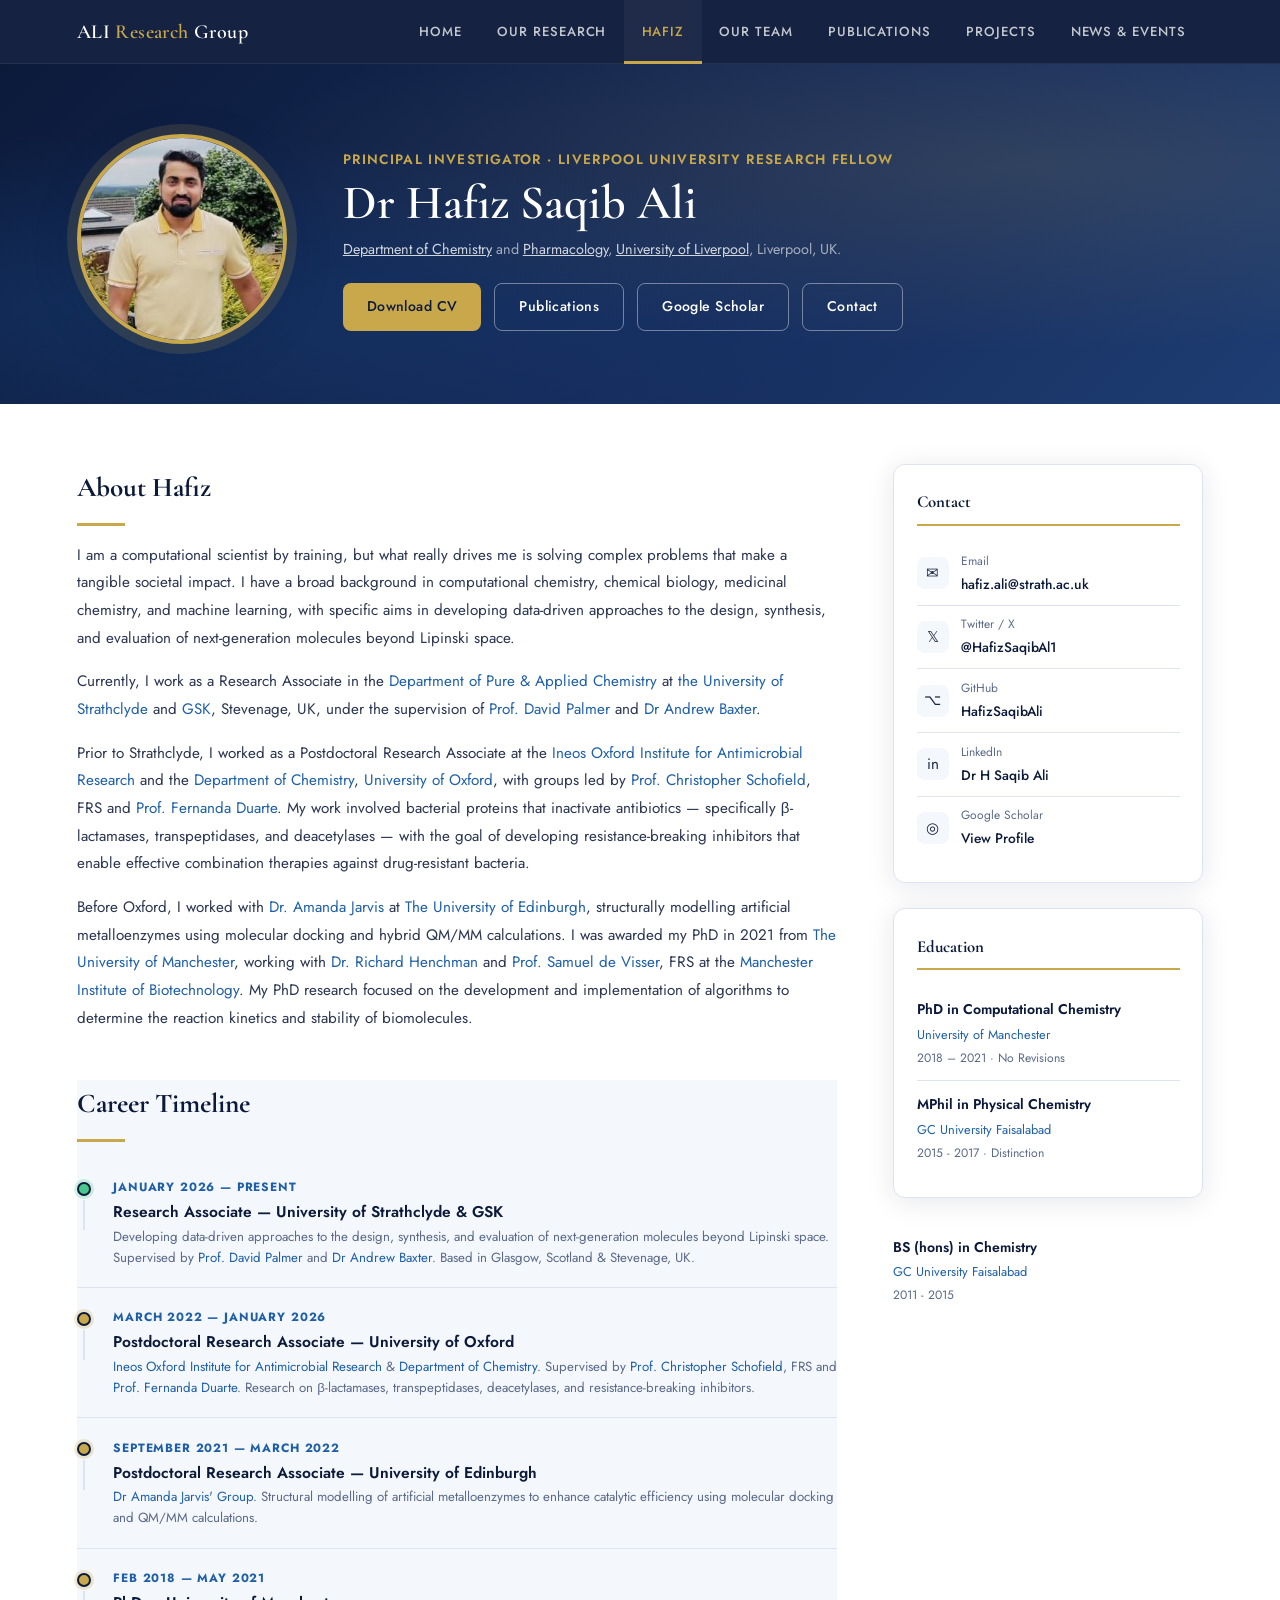
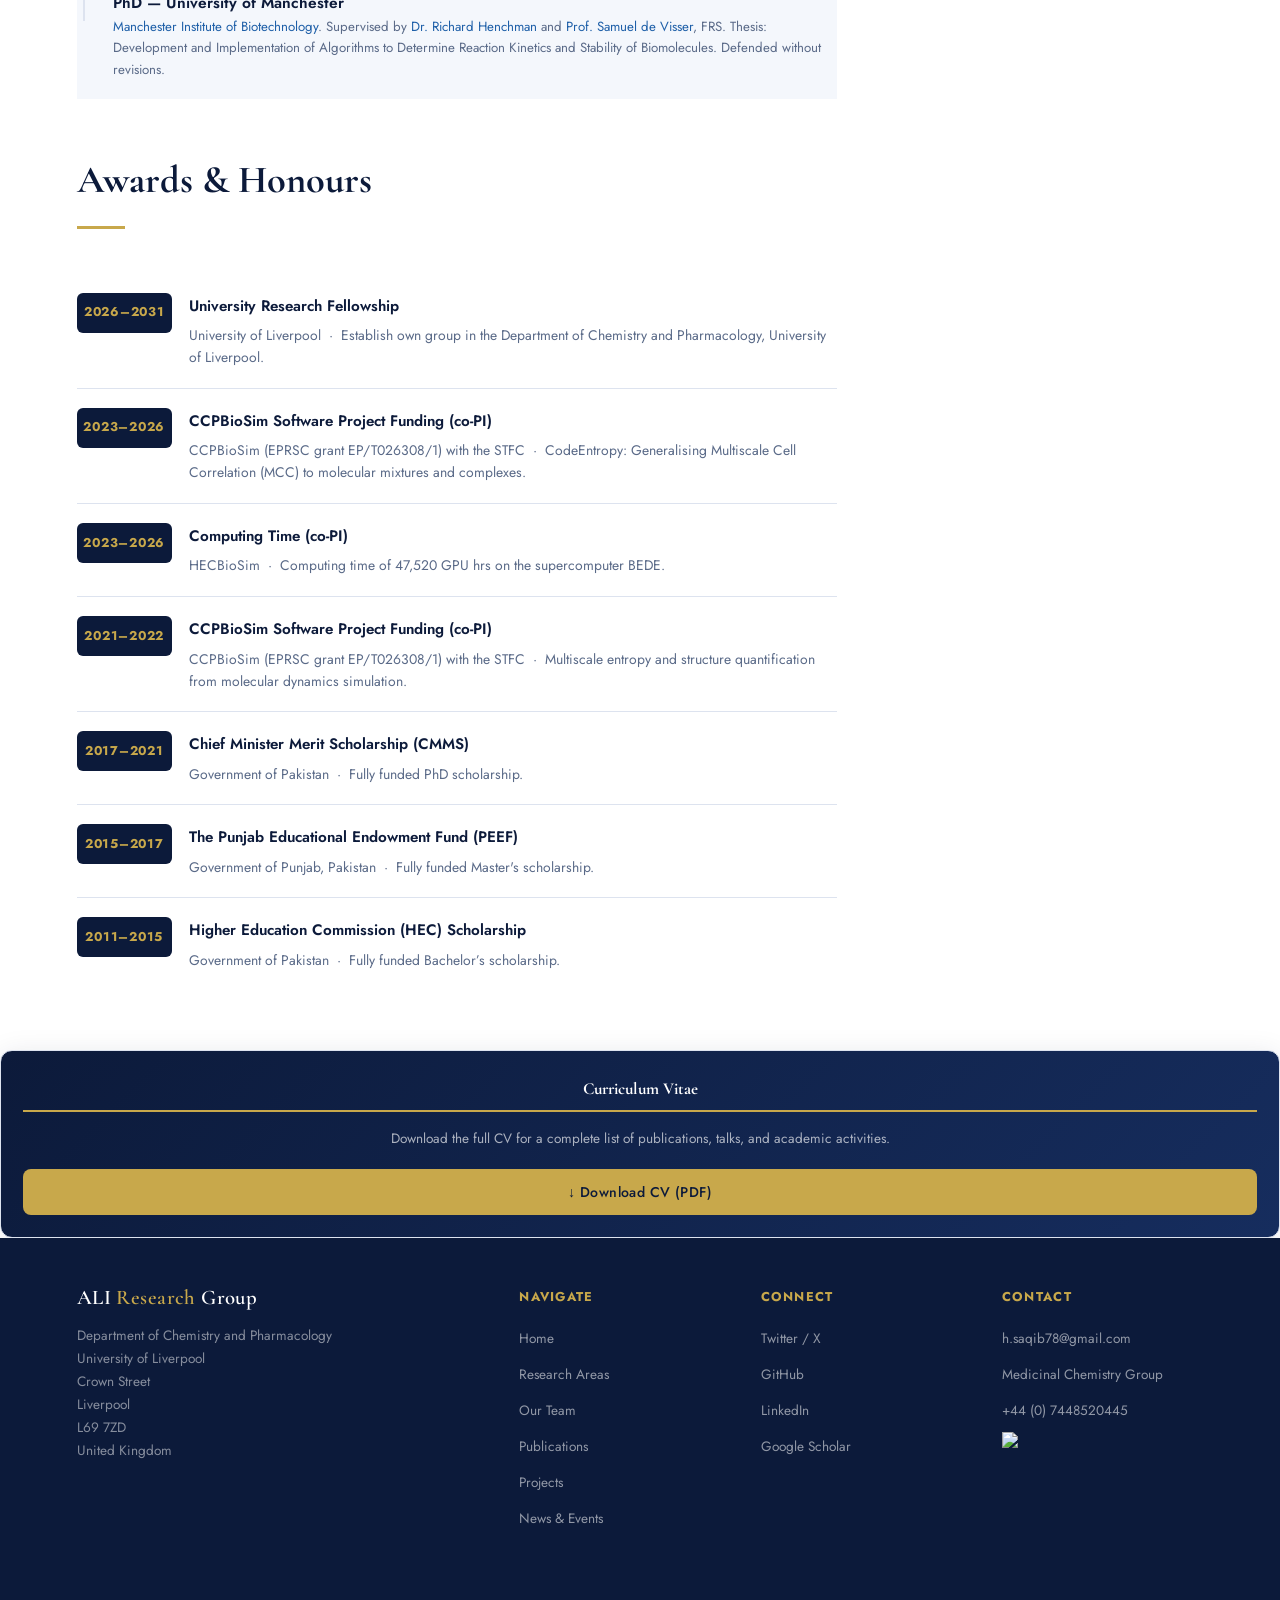
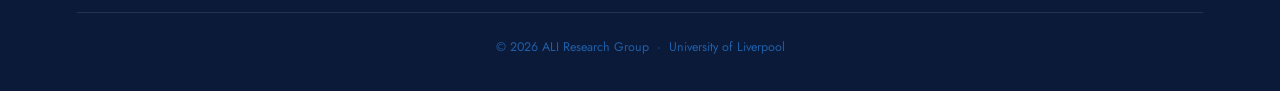
==== hafiz.html @ 8ca96d53 "Update hafiz.html" ====
<!DOCTYPE html>
<html lang="en">
<head>
  <meta charset="UTF-8">
  <title>Dr Hafiz Saqib Ali · ALI Research Group</title>
  <meta name="viewport" content="width=device-width, initial-scale=1.0">
  <meta name="description" content="Dr Hafiz Saqib Ali — Liverpool University Research Fellow, Department of Chemistry and Pharmacology, University of Liverpool.">
  <link rel="preconnect" href="https://fonts.googleapis.com">
  <link href="https://fonts.googleapis.com/css2?family=Cormorant+Garamond:wght@400;600;700&family=Jost:wght@300;400;500;600&display=swap" rel="stylesheet">
  <link rel="stylesheet" href="group-style.css">
  <style>

    /* ── PROFILE HERO ──────────────────────────────────── */
    .profile-hero {
      background: linear-gradient(135deg, var(--navy) 0%, var(--navy2) 60%, #1e3d72 100%);
      padding: 70px 6% 60px;
      position: relative; overflow: hidden;
      display: flex; gap: 56px; align-items: center;
    }
    .profile-hero::before {
      content: '';
      position: absolute; inset: 0;
      background:
        radial-gradient(ellipse at 80% 30%, rgba(200,168,75,.14) 0%, transparent 55%),
        radial-gradient(ellipse at 10% 70%, rgba(30,95,168,.22) 0%, transparent 50%);
      pointer-events: none;
    }
    .profile-photo-wrap {
      flex-shrink: 0; position: relative; z-index: 1;
    }
    .profile-photo {
      width: 210px; height: 210px; border-radius: 50%;
      object-fit: cover;
      border: 4px solid var(--gold);
      box-shadow: 0 0 0 10px rgba(200,168,75,.15), var(--shadow-lg);
      background: linear-gradient(135deg,#1a3a6b,#2d6ea8);
      display: block;
    }
    .profile-info { position: relative; z-index: 1; }
    .profile-info h1 {
      font-family: var(--serif); font-size: clamp(2rem,4vw,3rem);
      color: var(--white); font-weight: 600; line-height: 1.15; margin-bottom: .4rem;
    }
    .profile-title {
      color: var(--gold); font-size: .85rem; font-weight: 600;
      text-transform: uppercase; letter-spacing: .1em; margin-bottom: .3rem;
    }
    .profile-affil {
      color: rgba(255,255,255,.6); font-size: .9rem; margin-bottom: 1.4rem; line-height: 1.6;
    }
    .profile-affil a { color: rgba(255,255,255,.8); text-decoration: underline; }
    .profile-badges { display: flex; flex-wrap: wrap; gap: .5rem; margin-bottom: 1.6rem; }
    .profile-badge {
      background: rgba(255,255,255,.1); border: 1px solid rgba(255,255,255,.2);
      color: rgba(255,255,255,.82); border-radius: 20px;
      padding: .3rem .9rem; font-size: .76rem; font-weight: 500;
    }
    .profile-actions { display: flex; flex-wrap: wrap; gap: .8rem; }

    /* ── BODY LAYOUT ───────────────────────────────────── */
    .profile-body {
      display: grid;
      grid-template-columns: 1fr 310px;
      gap: 3.5rem;
      padding: 60px 6%;
    }

    /* ── LEFT: BIO + CAREER + RESEARCH ────────────────── */
    .bio-section { margin-bottom: 3rem; }
    .bio-section h2 {
      font-family: var(--serif); font-size: 1.7rem; color: var(--navy); margin-bottom: .4rem;
    }
    .bio-section p {
      font-size: .95rem; color: #2a3550; line-height: 1.82; margin-bottom: 1rem;
    }

    /* Career timeline */
    .career-timeline { display: flex; flex-direction: column; gap: 0; margin-top: .5rem; }
    .career-item {
      display: flex; gap: 1.4rem; align-items: flex-start;
      padding: 1.2rem 0; border-bottom: 1px solid var(--border);
    }
    .career-item:last-child { border-bottom: none; }
    .career-dot-col {
      flex-shrink: 0; display: flex; flex-direction: column; align-items: center; padding-top: .3rem;
    }
    .career-dot {
      width: 14px; height: 14px; border-radius: 50%;
      background: var(--gold); border: 2px solid var(--navy);
      box-shadow: 0 0 0 3px rgba(200,168,75,.25);
      flex-shrink: 0;
    }
    .career-dot.active { background: #48c78e; box-shadow: 0 0 0 3px rgba(72,199,142,.25); }
    .career-line {
      width: 2px; flex: 1; background: var(--border);
      margin-top: 4px; min-height: 30px;
    }
    .career-content { flex: 1; }
    .career-period {
      font-size: .75rem; font-weight: 700; text-transform: uppercase;
      letter-spacing: .07em; color: var(--accent); margin-bottom: .25rem;
    }
    .career-content h4 {
      font-size: .97rem; font-weight: 600; color: var(--navy); margin-bottom: .15rem; line-height: 1.35;
    }
    .career-content p {
      font-size: .83rem; color: var(--muted); line-height: 1.6; margin-bottom: 0;
    }
    .career-content a { color: var(--accent); font-size: .83rem; }

    /* Research interests list */
    .interests-grid {
      display: grid; grid-template-columns: 1fr 1fr; gap: .7rem; margin-top: .5rem;
    }
    .interest-item {
      background: var(--light); border: 1px solid var(--border);
      border-left: 3px solid var(--gold);
      border-radius: 6px; padding: .75rem 1rem;
      font-size: .86rem; color: var(--text); font-weight: 500;
    }

    /* Selected publications (compact) */
    .sel-pub {
      display: flex; gap: 1rem; align-items: flex-start;
      padding: 1rem 0; border-bottom: 1px solid var(--border);
    }
    .sel-pub:last-child { border-bottom: none; }
    .sel-pub-num {
      flex-shrink: 0; width: 26px; height: 26px;
      background: var(--navy); color: var(--gold);
      border-radius: 50%; display: flex; align-items: center; justify-content: center;
      font-size: .72rem; font-weight: 700; font-family: var(--serif); margin-top: .1rem;
    }
    .sel-pub-body { flex: 1; }
    .sel-pub-title { font-size: .88rem; font-weight: 500; color: var(--navy); line-height: 1.4; margin-bottom: .2rem; }
    .sel-pub-title a { color: var(--navy); }
    .sel-pub-title a:hover { color: var(--accent); }
    .sel-pub-meta { font-size: .78rem; color: var(--muted); }
    .sel-pub-meta em { font-style: italic; }

    /* ── RIGHT SIDEBAR ─────────────────────────────────── */
    .profile-sidebar { display: flex; flex-direction: column; gap: 1.6rem; }
    .sidebar-card {
      background: var(--white); border: 1px solid var(--border);
      border-radius: var(--radius); padding: 1.4rem; box-shadow: var(--shadow);
    }
    .sidebar-card h3 {
      font-family: var(--serif); font-size: 1.05rem; color: var(--navy);
      border-bottom: 2px solid var(--gold); padding-bottom: .45rem; margin-bottom: 1rem;
    }
    .contact-row {
      display: flex; align-items: center; gap: .75rem;
      padding: .55rem 0; border-bottom: 1px solid var(--border); font-size: .86rem;
    }
    .contact-row:last-child { border-bottom: none; }
    .contact-icon {
      flex-shrink: 0; width: 32px; height: 32px; border-radius: 8px;
      background: var(--light); display: flex; align-items: center;
      justify-content: center; font-size: .95rem;
    }
    .contact-row span { color: var(--muted); font-size: .75rem; display: block; }
    .contact-row a, .contact-row strong { color: var(--navy); font-weight: 500; font-size: .86rem; }

    .edu-item { padding: .7rem 0; border-bottom: 1px solid var(--border); }
    .edu-item:last-child { border-bottom: none; }
    .edu-degree { font-size: .88rem; font-weight: 600; color: var(--navy); }
    .edu-uni { font-size: .8rem; color: var(--accent); margin: .1rem 0; }
    .edu-year { font-size: .76rem; color: var(--muted); }

    .skill-cloud { display: flex; flex-wrap: wrap; gap: .5rem; }
    .skill-tag {
      background: var(--light); border: 1px solid var(--border);
      color: var(--muted); border-radius: 20px;
      padding: .28rem .75rem; font-size: .76rem; font-weight: 500;
    }

    @media (max-width: 900px) {
      .profile-hero { flex-direction: column; text-align: center; gap: 2rem; }
      .profile-badges, .profile-actions { justify-content: center; }
      .profile-body { grid-template-columns: 1fr; gap: 2rem; }
      .interests-grid { grid-template-columns: 1fr; }
    }
  </style>
</head>
<body>

<!-- NAV injected by shared-layout.js -->

<!-- ── PROFILE HERO ─────────────────────────────────────── -->
<header class="profile-hero">
  <div class="profile-photo-wrap">
    <img src="img/Hafiz.jpeg" alt="Dr Hafiz Saqib Ali" class="profile-photo">
  </div>
  <div class="profile-info">
    <div class="profile-title">Principal Investigator · Liverpool University Research Fellow</div>
    <h1>Dr Hafiz Saqib Ali</h1>
    <p class="profile-affil">
      <a href="https://www.liverpool.ac.uk/chemistry/" target="_blank">Department of Chemistry</a> and <a href="https://www.liverpool.ac.uk/systems-molecular-and-integrative-biology/about/pharmacology-therapeutics/" target="_blank"> Pharmacology</a>,
      <a href="https://www.liverpool.ac.uk" target="_blank">University of Liverpool</a>, Liverpool, UK. </a>
    </p>
    <!-- <div class="profile-badges">
      <span class="profile-badge">Computational Chemistry</span>
      <span class="profile-badge">Medicinal Chemistry</span>
      <span class="profile-badge">Machine Learning</span>
      <span class="profile-badge">QM/MM</span>
      <span class="profile-badge">Drug Design</span>
      <span class="profile-badge">Antibiotic Resistance</span>
    </div> --> 
    <div class="profile-actions">
      <a href="img/CV.pdf" target="_blank" class="btn btn-primary">Download CV</a>
      <a href="publications.html" class="btn btn-outline">Publications</a>
      <a href="https://scholar.google.com/citations?user=qEVrdecAAAAJ&hl=en" target="_blank" class="btn btn-outline">Google Scholar</a>
      <a href="mailto:h.saqib78@gmail.com" class="btn btn-outline">Contact</a>
    </div>
  </div>
</header>

<!-- ── MAIN BODY ─────────────────────────────────────────── -->
<div class="profile-body">

  <!-- LEFT COLUMN -->
  <main>

    <!-- BIO -->
    <div class="bio-section">
      <h2>About Hafiz</h2>
      <hr class="gold-rule">
      <p>I am a computational scientist by training, but what really drives me is solving complex problems that make a tangible societal impact. I have a broad background in computational chemistry, chemical biology, medicinal chemistry, and machine learning, with specific aims in developing data-driven approaches to the design, synthesis, and evaluation of next-generation molecules beyond Lipinski space.</p>
      <p>Currently, I work as a Research Associate in the <a href="https://www.strath.ac.uk/science/chemistry/">Department of Pure &amp; Applied Chemistry</a> at <a href="https://www.strath.ac.uk">the University of Strathclyde</a> and <a href="https://www.gsk.com">GSK</a>, Stevenage, UK, under the supervision of <a href="https://www.palmer-lab.com">Prof. David Palmer</a> and <a href="https://www.linkedin.com/in/andrew-baxter-bb38a414a/">Dr Andrew Baxter</a>.</p>
      <p>Prior to Strathclyde, I worked as a Postdoctoral Research Associate at the <a href="https://www.ineosoxford.ox.ac.uk">Ineos Oxford Institute for Antimicrobial Research</a> and the <a href="https://www.chem.ox.ac.uk">Department of Chemistry</a>, <a href="https://www.ox.ac.uk">University of Oxford</a>, with groups led by <a href="https://schofield.web.ox.ac.uk">Prof. Christopher Schofield</a>, FRS and <a href="https://www.duartegroupchem.org">Prof. Fernanda Duarte</a>. My work involved bacterial proteins that inactivate antibiotics — specifically β-lactamases, transpeptidases, and deacetylases — with the goal of developing resistance-breaking inhibitors that enable effective combination therapies against drug-resistant bacteria.</p>
      <p>Before Oxford, I worked with <a href="https://www.amandajarvis.co.uk">Dr. Amanda Jarvis</a> at <a href="https://www.ed.ac.uk">The University of Edinburgh</a>, structurally modelling artificial metalloenzymes using molecular docking and hybrid QM/MM calculations. I was awarded my PhD in 2021 from <a href="https://www.manchester.ac.uk">The University of Manchester</a>, working with <a href="https://scholar.google.com/citations?user=9kUV7lUAAAAJ&hl=en">Dr. Richard Henchman</a> and <a href="https://research.manchester.ac.uk/en/persons/sam.devisser">Prof. Samuel de Visser</a>, FRS at the <a href="https://www.mib.manchester.ac.uk">Manchester Institute of Biotechnology</a>. My PhD research focused on the development and implementation of algorithms to determine the reaction kinetics and stability of biomolecules.</p>
    </div>

    <!-- CAREER TIMELINE -->
    <div class="bio-section section-alt">
      <h2>Career Timeline</h2>
      <hr class="gold-rule">
      <div class="career-timeline">

        <div class="career-item">
          <div class="career-dot-col">
            <div class="career-dot active"></div>
            <div class="career-line"></div>
          </div>
          <div class="career-content">
            <div class="career-period">January 2026 — Present</div>
            <h4>Research Associate — University of Strathclyde &amp; GSK</h4>
            <p>Developing data-driven approaches to the design, synthesis, and evaluation of next-generation molecules beyond Lipinski space. Supervised by <a href="https://www.palmer-lab.com">Prof. David Palmer</a> and <a href="https://www.linkedin.com/in/andrew-baxter-bb38a414a/">Dr Andrew Baxter</a>. Based in Glasgow, Scotland &amp; Stevenage, UK.</p>
          </div>
        </div>

        <div class="career-item">
          <div class="career-dot-col">
            <div class="career-dot"></div>
            <div class="career-line"></div>
          </div>
          <div class="career-content">
            <div class="career-period">March 2022 — January 2026</div>
            <h4>Postdoctoral Research Associate — University of Oxford</h4>
            <p><a href="https://www.ineosoxford.ox.ac.uk">Ineos Oxford Institute for Antimicrobial Research</a> &amp; <a href="https://www.chem.ox.ac.uk">Department of Chemistry</a>. Supervised by <a href="https://schofield.web.ox.ac.uk">Prof. Christopher Schofield</a>, FRS and <a href="https://www.duartegroupchem.org">Prof. Fernanda Duarte</a>. Research on β-lactamases, transpeptidases, deacetylases, and resistance-breaking inhibitors.</p>
          </div>
        </div>

        <div class="career-item">
          <div class="career-dot-col">
            <div class="career-dot"></div>
            <div class="career-line"></div>
          </div>
          <div class="career-content">
            <div class="career-period">September 2021 — March 2022</div>
            <h4>Postdoctoral Research Associate — University of Edinburgh</h4>
            <p><a href="https://www.amandajarvis.co.uk">Dr Amanda Jarvis' Group</a>. Structural modelling of artificial metalloenzymes to enhance catalytic efficiency using molecular docking and QM/MM calculations.</p>
          </div>
        </div>

        <div class="career-item">
          <div class="career-dot-col">
            <div class="career-dot"></div>
            <div class="career-line"></div>
          </div>
          <div class="career-content">
            <div class="career-period">Feb 2018 — May 2021</div>
            <h4>PhD — University of Manchester</h4>
            <p><a href="https://www.mib.manchester.ac.uk">Manchester Institute of Biotechnology</a>. Supervised by <a href="https://scholar.google.com/citations?user=9kUV7lUAAAAJ&hl=en">Dr. Richard Henchman</a> and <a href="https://research.manchester.ac.uk/en/persons/sam.devisser">Prof. Samuel de Visser</a>, FRS. Thesis: Development and Implementation of Algorithms to Determine Reaction Kinetics and Stability of Biomolecules. Defended without revisions.</p>
          </div>
        </div>

      </div>
    </div>

    <!-- AWARDS AND HONOURS -->
    <div class="section-header">
      <h2>Awards &amp; Honours</h2>
      <hr class="gold-rule">
    </div>

    <div class="news-timeline">

      <div class="news-entry">
        <div class="news-date-col">
          <div class="news-date-badge" style="display:flex; align-items:center; justify-content:center; width:95px; height:40px; font-size:0.8rem; white-space:nowrap;"> 2026–2031</div> 
          <!-- <div class="news-date-badge">2026–2031</div> --> 
        </div>
        <div class="news-content">
          <h4>University Research Fellowship</h4>
          <p>
            University of Liverpool &nbsp;·&nbsp; Establish own group in the Department of Chemistry and Pharmacology, University of Liverpool.
          </p>
        </div>
      </div>

      <div class="news-entry">
        <div class="news-date-col">
          <div class="news-date-badge" style="display:flex; align-items:center; justify-content:center; width:95px; height:40px; font-size:0.8rem; white-space:nowrap;"> 2023–2026</div> 
        </div>
        <div class="news-content">
          <h4>CCPBioSim Software Project Funding (co-PI)</h4>
          <p>
            CCPBioSim (EPRSC grant EP/T026308/1) with the STFC &nbsp;·&nbsp; CodeEntropy: Generalising Multiscale Cell Correlation (MCC) to molecular mixtures and complexes.
          </p>
        </div>
      </div>

      <div class="news-entry">
        <div class="news-date-col">
          <div class="news-date-badge" style="display:flex; align-items:center; justify-content:center; width:95px; height:40px; font-size:0.8rem; white-space:nowrap;"> 2023–2026</div> 
        </div>
        <div class="news-content">
          <h4>Computing Time (co-PI)</h4>
          <p>
            HECBioSim &nbsp;·&nbsp; Computing time of 47,520 GPU hrs on the supercomputer BEDE.
          </p>
        </div>
      </div>
      
      <div class="news-entry">
        <div class="news-date-col">
          <div class="news-date-badge" style="display:flex; align-items:center; justify-content:center; width:95px; height:40px; font-size:0.8rem; white-space:nowrap;"> 2021–2022</div> 
        </div>
        <div class="news-content">
          <h4>CCPBioSim Software Project Funding (co-PI)</h4>
          <p>
            CCPBioSim (EPRSC grant EP/T026308/1) with the STFC &nbsp;·&nbsp; Multiscale entropy and structure quantification from molecular dynamics simulation.
          </p>
        </div>
      </div>
      
      <div class="news-entry">
        <div class="news-date-col">
          <div class="news-date-badge" style="display:flex; align-items:center; justify-content:center; width:95px; height:40px; font-size:0.8rem; white-space:nowrap;"> 2017–2021</div> 
        </div>
        <div class="news-content">
          <h4>Chief Minister Merit Scholarship (CMMS)</h4>
          <p>
            Government of Pakistan &nbsp;·&nbsp; Fully funded PhD scholarship.
          </p>
        </div>
      </div>

      <div class="news-entry">
        <div class="news-date-col">
          <div class="news-date-badge" style="display:flex; align-items:center; justify-content:center; width:95px; height:40px; font-size:0.8rem; white-space:nowrap;"> 2015–2017</div> 
        </div>
        <div class="news-content">
          <h4>The Punjab Educational Endowment Fund (PEEF)</h4>
          <p>
            Government of Punjab, Pakistan &nbsp;·&nbsp; Fully funded Master's scholarship.
          </p>
        </div>
      </div>

      <div class="news-entry">
        <div class="news-date-col">
          <div class="news-date-badge" style="display:flex; align-items:center; justify-content:center; width:95px; height:40px; font-size:0.8rem; white-space:nowrap;"> 2011–2015</div> 
        </div>
        <div class="news-content">
          <h4>Higher Education Commission (HEC) Scholarship</h4>
          <p>
            Government of Pakistan &nbsp;·&nbsp; Fully funded Bachelor’s scholarship.
          </p>
        </div>
      </div>
    
    <!-- RESEARCH INTERESTS -->
    <!-- <div class="bio-section">
      <h2>Awards and Honours </h2>
      <hr class="gold-rule">
      <div class="interests-grid">
        <div class="interest-item">QM/MM Enzyme Mechanisms</div>
        <div class="interest-item">Drug Design &amp; Medicinal Chemistry</div>
        <div class="interest-item">Antibiotic Resistance (AMR)</div>
        <div class="interest-item">Machine Learning for Molecules</div>
        <div class="interest-item">Free Energy Calculations</div>
        <div class="interest-item">Artificial Metalloenzymes</div>
        <div class="interest-item">Molecular Dynamics Simulations</div>
        <div class="interest-item">Beyond Lipinski Space</div>
        <div class="interest-item">Electrostatic Perturbation Analysis</div>
        <div class="interest-item">LogP &amp; Property Prediction</div>
      </div>
    </div> ---> 

    <!-- SELECTED PUBLICATIONS -->
    <!-- <div class="bio-section">
      <h2>Selected Publications</h2>
      <hr class="gold-rule">

      <div class="sel-pub">
        <div class="sel-pub-num">1</div>
        <div class="sel-pub-body">
          <div class="sel-pub-title"><a href="#">The CDIN1-Codanin-1 Complex, Defective in Congenital Dyserythropoietic Anaemia Type I, is an RNA Nuclease</a></div>
          <div class="sel-pub-meta">Brolih S, <strong>Ali HS</strong>, Scott C et al. · <em>Nature Communications</em>, <strong>2026</strong> (in press)</div>
        </div>
      </div>

      <div class="sel-pub">
        <div class="sel-pub-num">6</div>
        <div class="sel-pub-body">
          <div class="sel-pub-title"><a href="https://doi.org/10.1002/chem.202104167">Electrostatic Perturbations in the Substrate-Binding Pocket of Taurine/α-Ketoglutarate Dioxygenase Determine its Selectivity</a></div>
          <div class="sel-pub-meta"><strong>Ali HS</strong>, de Visser SP · <em>Chemistry: A European Journal</em>, <strong>2022</strong>, 16, e202104167</div>
        </div>
      </div>

      <div style="margin-top:1.4rem;">
        <a href="publications.html" class="btn btn-navy">View All Publications →</a>
      </div>
    </div> --> 

  </main>

  <!-- RIGHT SIDEBAR -->
  <aside class="profile-sidebar">

    <!-- CONTACT -->
    <div class="sidebar-card">
      <h3>Contact</h3>
      <div class="contact-row">
        <div class="contact-icon">✉</div>
        <div>
          <span>Email</span>
          <a href="mailto:hafiz.ali@strath.ac.uk">hafiz.ali@strath.ac.uk</a>
        </div>
      </div>
      <div class="contact-row">
        <div class="contact-icon">𝕏</div>
        <div>
          <span>Twitter / X</span>
          <a href="https://twitter.com/HafizSaqibAl1" target="_blank">@HafizSaqibAl1</a>
        </div>
      </div>
      <div class="contact-row">
        <div class="contact-icon">⌥</div>
        <div>
          <span>GitHub</span>
          <a href="https://github.com/HafizSaqibAli/" target="_blank">HafizSaqibAli</a>
        </div>
      </div>
      <div class="contact-row">
        <div class="contact-icon">in</div>
        <div>
          <span>LinkedIn</span>
          <a href="https://www.linkedin.com/in/dr-h-saqib-ali-02a324123/" target="_blank">Dr H Saqib Ali</a>
        </div>
      </div>
      <div class="contact-row">
        <div class="contact-icon">◎</div>
        <div>
          <span>Google Scholar</span>
          <a href="https://scholar.google.com/citations?user=qEVrdecAAAAJ&hl=en" target="_blank">View Profile</a>
        </div>
      </div>
    </div>

    <!-- EDUCATION -->
    <div class="sidebar-card">
      <h3>Education</h3>
      <div class="edu-item">
        <div class="edu-degree">PhD in Computational Chemistry</div>
        <div class="edu-uni">University of Manchester</div>
        <div class="edu-year">2018 – 2021 · No Revisions</div>
      </div>
      <div class="edu-item">
        <div class="edu-degree">MPhil in Physical Chemistry</div>
        <div class="edu-uni">GC University Faisalabad</div>
        <div class="edu-year">2015 - 2017 · Distinction</div>
      </div>
      </div>
      <div class="edu-item">
        <div class="edu-degree">BS (hons) in Chemistry</div>
        <div class="edu-uni">GC University Faisalabad</div>
        <div class="edu-year">2011 - 2015</div>
      </div>
    </div>

    <!-- SKILLS -->
    <!-- <div class="sidebar-card">
      <h3>Computational Skills</h3>
      <div class="skill-cloud">
        <span class="skill-tag">QM/MM</span>
        <span class="skill-tag">Molecular Dynamics</span>
        <span class="skill-tag">DFT</span>
        <span class="skill-tag">ORCA</span>
        <span class="skill-tag">Gaussian</span>
        <span class="skill-tag">AMBER</span>
        <span class="skill-tag">GROMACS</span>
        <span class="skill-tag">AutoDock</span>
        <span class="skill-tag">Python</span>
        <span class="skill-tag">Machine Learning</span>
        <span class="skill-tag">RDKit</span>
        <span class="skill-tag">Schrödinger</span>
      </div>
    </div> --> 

    <!-- AWARDS -->
   <!--- <div class="sidebar-card">
      <h3>Awards &amp; Recognition</h3>
      <div class="edu-item">
        <div class="edu-degree">Chief Minister Merit Scholarship</div>
        <div class="edu-uni">Government of Pakistan</div>
        <div class="edu-year">2017 · Top 50 University PhD Funding</div>
      </div>
      <div class="edu-item">
        <div class="edu-degree">PhD Passed Without Revisions</div>
        <div class="edu-uni">University of Manchester</div>
        <div class="edu-year">2021</div>
      </div>
    </div> --> 

    <!-- CV DOWNLOAD -->
    <div class="sidebar-card" style="text-align:center; background: linear-gradient(135deg, var(--navy) 0%, var(--navy2) 100%);">
      <h3 style="color:var(--white); border-color: var(--gold);">Curriculum Vitae</h3>
      <p style="font-size:.85rem; color:rgba(255,255,255,.65); margin-bottom:1.2rem; line-height:1.6;">Download the full CV for a complete list of publications, talks, and academic activities.</p>
      <a href="img/CV.pdf" target="_blank" class="btn btn-primary" style="width:100%; justify-content:center;">
        ↓ Download CV (PDF)
      </a>
    </div>

  </aside>

</div><!-- /profile-body -->

<script src="shared-layout.js"></script>
</body>
</html>
---- group-style.css ----
/* ── ALI RESEARCH GROUP — SHARED STYLES ─────────────────── */
:root {
  --navy:      #0c1a3a;
  --navy2:     #162d5e;
  --accent:    #1e5fa8;
  --accent2:   #2b7fd4;
  --gold:      #c8a84b;
  --gold2:     #e8c96a;
  --light:     #f4f7fc;
  --border:    #dde3ef;
  --text:      #1a2540;
  --muted:     #5a6a88;
  --white:     #ffffff;
  --serif:     'Cormorant Garamond', Georgia, serif;
  --sans:      'Jost', sans-serif;
  --radius:    12px;
  --shadow:    0 4px 28px rgba(12,26,58,.10);
  --shadow-lg: 0 12px 48px rgba(12,26,58,.16);
  --transition: .25s cubic-bezier(.4,0,.2,1);
}

*, *::before, *::after { box-sizing: border-box; margin: 0; padding: 0; }
html { scroll-behavior: smooth; font-size: 16px; }
body { font-family: var(--sans); color: var(--text); background: var(--white); line-height: 1.75; }
a { color: var(--accent); text-decoration: none; transition: color var(--transition); }
a:hover { color: var(--accent2); text-decoration: underline; }
img { max-width: 100%; display: block; }

/* ── NAVIGATION ─────────────────────────────────────────── */
.site-nav {
  position: sticky; top: 0; z-index: 200;
  background: rgba(12,26,58,.96);
  backdrop-filter: blur(12px);
  display: flex; align-items: center;
  justify-content: space-between;
  padding: 0 6%;
  height: 64px;
  border-bottom: 1px solid rgba(255,255,255,.07);
}
.nav-logo {
  font-family: var(--serif); font-size: 1.25rem; font-weight: 600;
  color: var(--white); letter-spacing: .02em; line-height: 1.2;
  white-space: nowrap;
}
.nav-logo span { color: var(--gold); }
.nav-menu { display: flex; gap: 0; list-style: none; }
.nav-menu a {
  display: block; padding: 0 1.1rem; height: 64px; line-height: 64px;
  color: rgba(255,255,255,.75); font-size: .82rem; font-weight: 500;
  letter-spacing: .07em; text-transform: uppercase;
  transition: color var(--transition), background var(--transition);
  text-decoration: none;
}
.nav-menu a:hover,
.nav-menu a.active { color: var(--gold); background: rgba(255,255,255,.04); }
.nav-menu a.active { border-bottom: 3px solid var(--gold); }

/* ── PAGE HERO ──────────────────────────────────────────── */
.page-hero {
  background: linear-gradient(135deg, var(--navy) 0%, var(--navy2) 100%);
  padding: 64px 6% 56px;
  position: relative; overflow: hidden;
}
.page-hero::before {
  content: '';
  position: absolute; inset: 0;
  background: radial-gradient(ellipse at 70% 50%, rgba(200,168,75,.12) 0%, transparent 65%),
              radial-gradient(ellipse at 10% 80%, rgba(30,95,168,.20) 0%, transparent 55%);
  pointer-events: none;
}
.page-hero h1 {
  font-family: var(--serif); font-size: clamp(2rem,4vw,3.2rem);
  color: var(--white); font-weight: 600; position: relative; z-index:1;
}
.page-hero p {
  color: rgba(255,255,255,.65); font-size: 1rem; margin-top: .6rem;
  max-width: 560px; position: relative; z-index:1;
}

/* ── SECTION WRAPPERS ───────────────────────────────────── */
.section      { padding: 80px 6%; }
.section-alt  { background: var(--light); }
.section-sm   { padding: 50px 6%; }

.section-header { margin-bottom: 2.8rem; }
.section-header h2 {
  font-family: var(--serif); font-size: clamp(1.6rem,3vw,2.4rem);
  color: var(--navy); margin-bottom: .5rem;
}
.section-header p { color: var(--muted); max-width: 560px; font-size: .97rem; }
.gold-rule { width: 48px; height: 3px; background: var(--gold); border:none; margin: .7rem 0 1rem; }

/* ── BUTTONS ────────────────────────────────────────────── */
.btn {
  display: inline-flex; align-items: center; gap: .45rem;
  padding: .65rem 1.5rem; border-radius: 8px;
  font-family: var(--sans); font-size: .88rem; font-weight: 500;
  letter-spacing: .03em; cursor: pointer; transition: all var(--transition);
  text-decoration: none;
}
.btn-primary { background: var(--gold); color: var(--navy); border: none; }
.btn-primary:hover { background: var(--gold2); text-decoration: none; color: var(--navy); }
.btn-outline { background: transparent; color: var(--white); border: 1.5px solid rgba(255,255,255,.4); }
.btn-outline:hover { border-color: var(--gold); color: var(--gold); text-decoration: none; }
.btn-navy { background: var(--navy); color: var(--white); border: none; }
.btn-navy:hover { background: var(--navy2); text-decoration: none; color: var(--white); }

/* ── CARDS ──────────────────────────────────────────────── */
.card {
  background: var(--white); border-radius: var(--radius);
  border: 1px solid var(--border); box-shadow: var(--shadow);
  overflow: hidden; transition: transform var(--transition), box-shadow var(--transition);
}
.card:hover { transform: translateY(-4px); box-shadow: var(--shadow-lg); }
.card-img { width: 100%; aspect-ratio: 4/3; object-fit: cover; background: #dde3ef; }
.card-body { padding: 1.4rem; }
.card-tag {
  font-size: .72rem; font-weight: 600; letter-spacing: .08em; text-transform: uppercase;
  color: var(--accent); margin-bottom: .5rem;
}
.card-title { font-family: var(--serif); font-size: 1.2rem; color: var(--navy); margin-bottom: .5rem; line-height: 1.35; }
.card-text { font-size: .88rem; color: var(--muted); line-height: 1.65; }
.card-footer { padding: 1rem 1.4rem; border-top: 1px solid var(--border); display: flex; justify-content: flex-end; }

/* ── GRID LAYOUTS ───────────────────────────────────────── */
.grid-4 { display: grid; grid-template-columns: repeat(4,1fr); gap: 1.8rem; }
.grid-3 { display: grid; grid-template-columns: repeat(3,1fr); gap: 1.8rem; }
.grid-2 { display: grid; grid-template-columns: repeat(2,1fr); gap: 1.8rem; }

/* ── PUBLICATION ROW ────────────────────────────────────── */
.pub-row {
  display: flex; gap: 1.4rem; align-items: flex-start;
  background: var(--white); border-radius: var(--radius);
  border: 1px solid var(--border); padding: 1.2rem 1.4rem;
  box-shadow: var(--shadow); transition: all var(--transition);
}
.pub-row:hover { transform: translateY(-2px); box-shadow: var(--shadow-lg); }
.pub-thumb {
  flex-shrink: 0; width: 100px; height: 88px;
  object-fit: cover; border-radius: 8px; background: #dde3ef;
}
.pub-body { flex: 1; min-width: 0; }
.pub-title { font-weight: 500; color: var(--navy); font-size: .93rem; line-height: 1.4; margin-bottom: .35rem; }
.pub-title a { color: var(--navy); }
.pub-title a:hover { color: var(--accent); text-decoration: none; }
.pub-authors { font-size: .8rem; color: var(--muted); margin-bottom: .25rem; }
.pub-journal { font-size: .82rem; color: var(--text); }
.pub-journal em { font-style: italic; }
.pub-chips { display: flex; flex-wrap: wrap; gap: .5rem; margin-top: .6rem; }
.chip {
  font-size: .73rem; font-weight: 500; padding: .2rem .65rem;
  border-radius: 20px; border: 1px solid var(--accent); color: var(--accent);
  transition: all .15s;
}
.chip:hover { background: var(--accent); color: var(--white); text-decoration: none; }
.chip-new { background: var(--accent); color: var(--white); }

/* ── NEWS TIMELINE ──────────────────────────────────────── */
.news-timeline { display: flex; flex-direction: column; gap: 0; }
.news-entry {
  display: flex; gap: 1.4rem;
  padding: 1.2rem 0; border-bottom: 1px solid var(--border);
  animation: fadeUp .5s ease both;
}
.news-entry:last-child { border-bottom: none; }
.news-date-col { flex-shrink: 0; width: 90px; }
.news-date-badge {
  background: var(--navy); color: var(--gold);
  font-size: .72rem; font-weight: 700; letter-spacing: .06em;
  text-transform: uppercase; padding: .3rem .6rem; border-radius: 6px;
  text-align: center; line-height: 1.3;
}
.news-content h4 { font-size: .95rem; font-weight: 600; color: var(--navy); margin-bottom: .3rem; }
.news-content p  { font-size: .87rem; color: var(--muted); line-height: 1.6; }

/* ── TEAM CARD ──────────────────────────────────────────── */
.team-card {
  background: var(--white); border-radius: var(--radius);
  border: 1px solid var(--border); box-shadow: var(--shadow);
  overflow: hidden; text-align: center;
  transition: transform var(--transition), box-shadow var(--transition);
}
.team-card:hover { transform: translateY(-4px); box-shadow: var(--shadow-lg); }
.team-photo {
  width: 100%; aspect-ratio: 1/1; object-fit: cover;
  background: linear-gradient(135deg, #c8d8ef 0%, #8fafd8 100%);
}
.team-info { padding: 1.2rem 1rem; }
.team-name { font-family: var(--serif); font-size: 1.1rem; color: var(--navy); font-weight: 600; }
.team-role { font-size: .8rem; color: var(--accent); font-weight: 500; margin: .2rem 0 .5rem; text-transform: uppercase; letter-spacing: .05em; }
.team-bio  { font-size: .82rem; color: var(--muted); line-height: 1.6; }
.team-links { display: flex; justify-content: center; gap: .7rem; margin-top: .8rem; }
.team-link {
  font-size: .75rem; padding: .25rem .7rem; border-radius: 20px;
  border: 1px solid var(--border); color: var(--muted);
  transition: all .15s;
}
.team-link:hover { border-color: var(--accent); color: var(--accent); text-decoration: none; }

/* ── FOOTER ─────────────────────────────────────────────── */
.site-footer {
  background: var(--navy);
  color: rgba(255,255,255,.5);
  padding: 3rem 6% 2rem;
}
.footer-grid { display: grid; grid-template-columns: 2fr 1fr 1fr 1fr; gap: 2.5rem; margin-bottom: 2.5rem; }
.footer-brand .nav-logo { font-size: 1.3rem; margin-bottom: .8rem; }
.footer-brand p { font-size: .85rem; line-height: 1.7; max-width: 280px; }
.footer-col h4 { color: var(--gold); font-size: .8rem; text-transform: uppercase; letter-spacing: .1em; margin-bottom: 1rem; }
.footer-col ul { list-style: none; display: flex; flex-direction: column; gap: .5rem; }
.footer-col ul a { color: rgba(255,255,255,.55); font-size: .85rem; }
.footer-col ul a:hover { color: var(--gold); text-decoration: none; }
.footer-bottom { border-top: 1px solid rgba(255,255,255,.1); padding-top: 1.5rem; font-size: .78rem; text-align: center; }

/* ── ANIMATIONS ─────────────────────────────────────────── */
@keyframes fadeUp {
  from { opacity: 0; transform: translateY(20px); }
  to   { opacity: 1; transform: translateY(0); }
}
@keyframes fadeIn {
  from { opacity: 0; } to { opacity: 1; }
}
.fade-up { animation: fadeUp .6s ease both; }
.fade-up-2 { animation: fadeUp .6s .1s ease both; }
.fade-up-3 { animation: fadeUp .6s .2s ease both; }
.fade-up-4 { animation: fadeUp .6s .3s ease both; }

/* ── RESPONSIVE ─────────────────────────────────────────── */
@media (max-width: 1024px) {
  .grid-4 { grid-template-columns: repeat(2,1fr); }
  .footer-grid { grid-template-columns: 1fr 1fr; }
}
@media (max-width: 768px) {
  .grid-3, .grid-2 { grid-template-columns: 1fr; }
  .grid-4 { grid-template-columns: 1fr 1fr; }
  .nav-menu { display: none; }
  .section { padding: 56px 5%; }
  .pub-thumb { display: none; }
}
@media (max-width: 480px) {
  .grid-4 { grid-template-columns: 1fr; }
  .footer-grid { grid-template-columns: 1fr; }
}
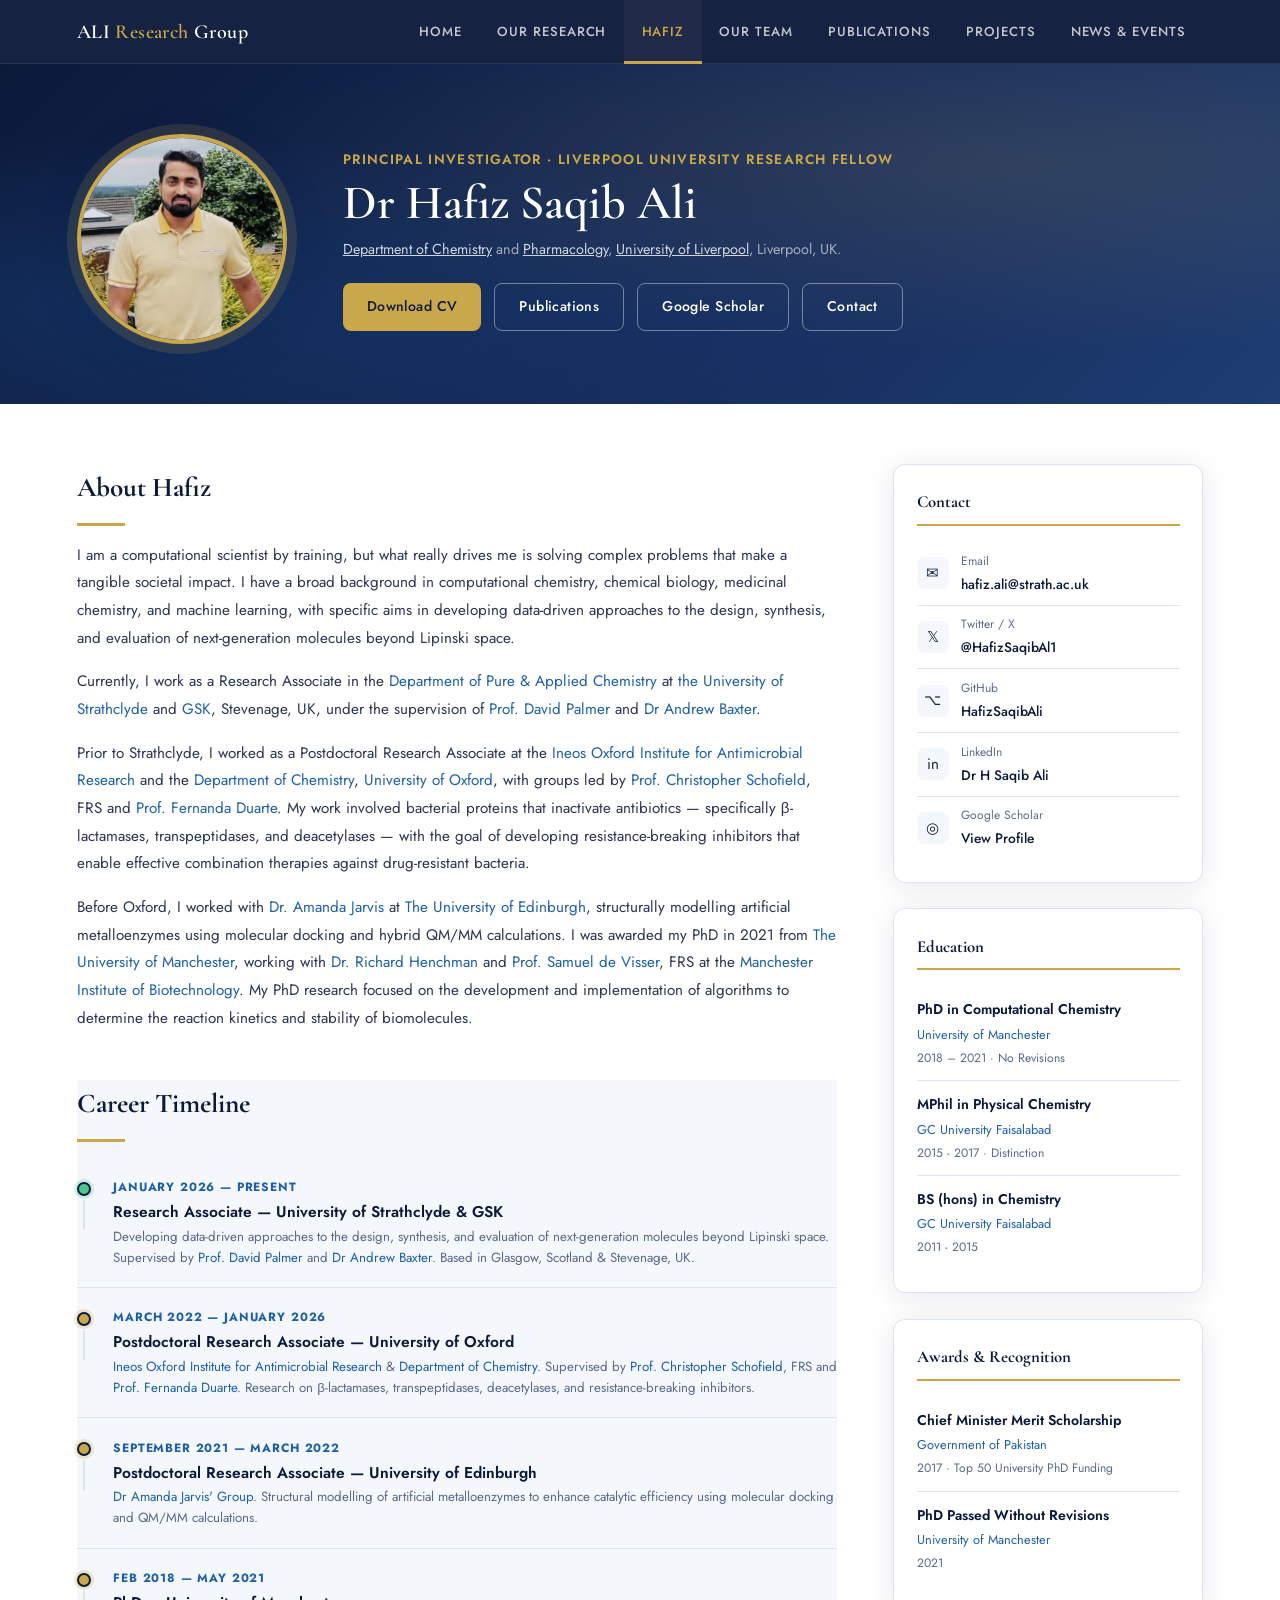
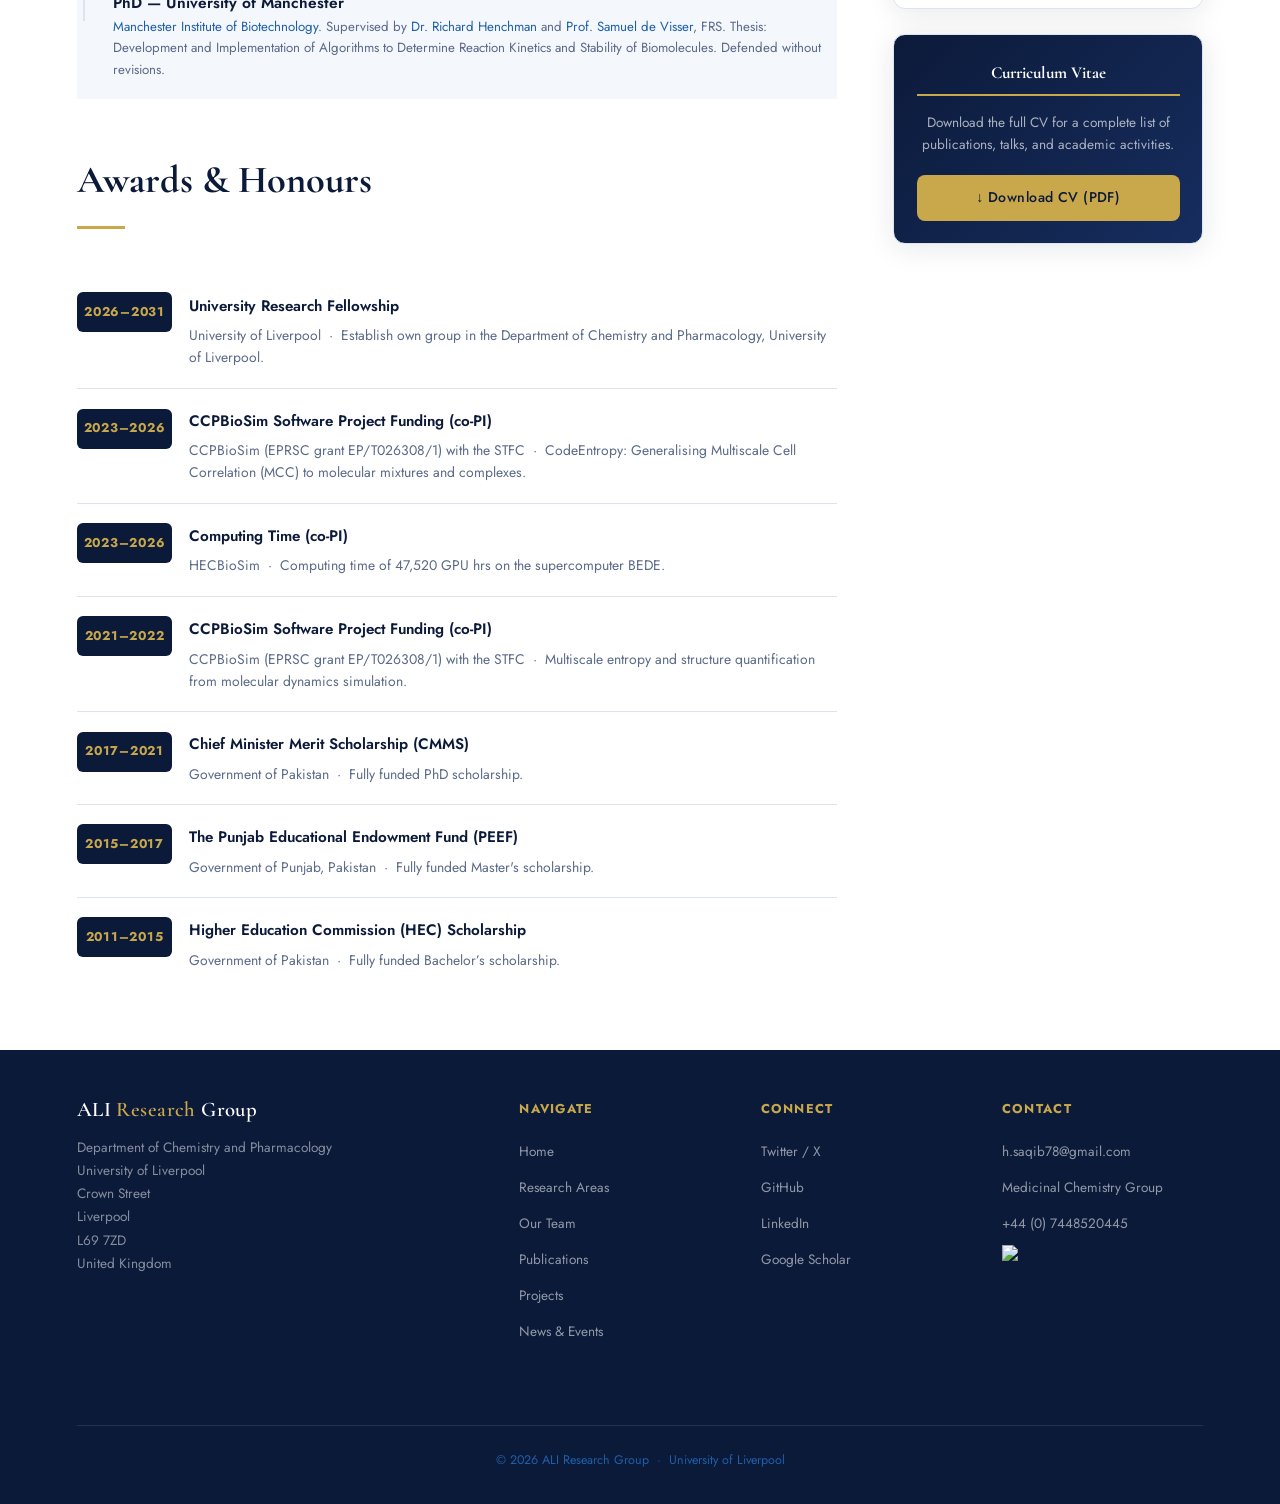
==== commit f4c69875: "Update hafiz.html" ====
--- a/hafiz.html
+++ b/hafiz.html
@@ -483,7 +483,6 @@
         <div class="edu-uni">GC University Faisalabad</div>
         <div class="edu-year">2015 - 2017 · Distinction</div>
       </div>
-      </div>
       <div class="edu-item">
         <div class="edu-degree">BS (hons) in Chemistry</div>
         <div class="edu-uni">GC University Faisalabad</div>
@@ -511,7 +510,7 @@
     </div> --> 
 
     <!-- AWARDS -->
-   <!--- <div class="sidebar-card">
+    <div class="sidebar-card">
       <h3>Awards &amp; Recognition</h3>
       <div class="edu-item">
         <div class="edu-degree">Chief Minister Merit Scholarship</div>
@@ -523,7 +522,7 @@
         <div class="edu-uni">University of Manchester</div>
         <div class="edu-year">2021</div>
       </div>
-    </div> --> 
+    </div>  
 
     <!-- CV DOWNLOAD -->
     <div class="sidebar-card" style="text-align:center; background: linear-gradient(135deg, var(--navy) 0%, var(--navy2) 100%);">
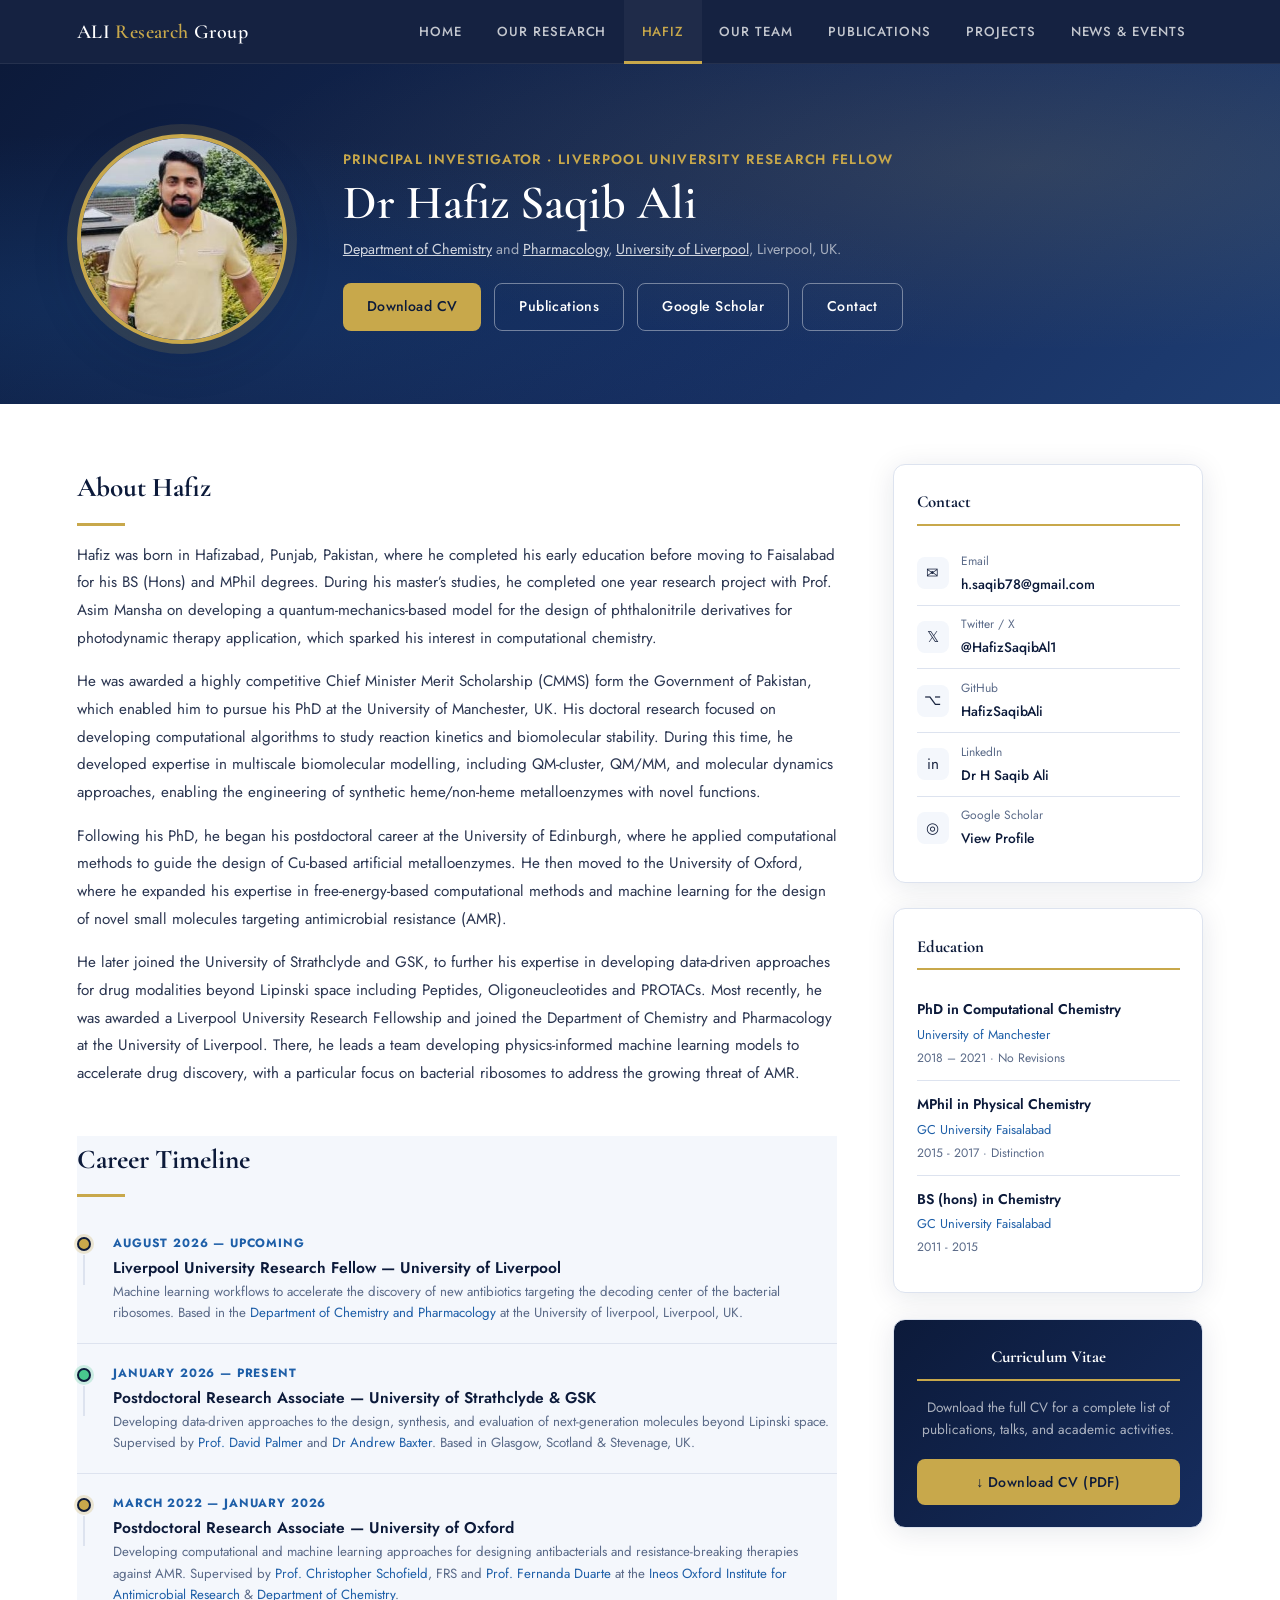
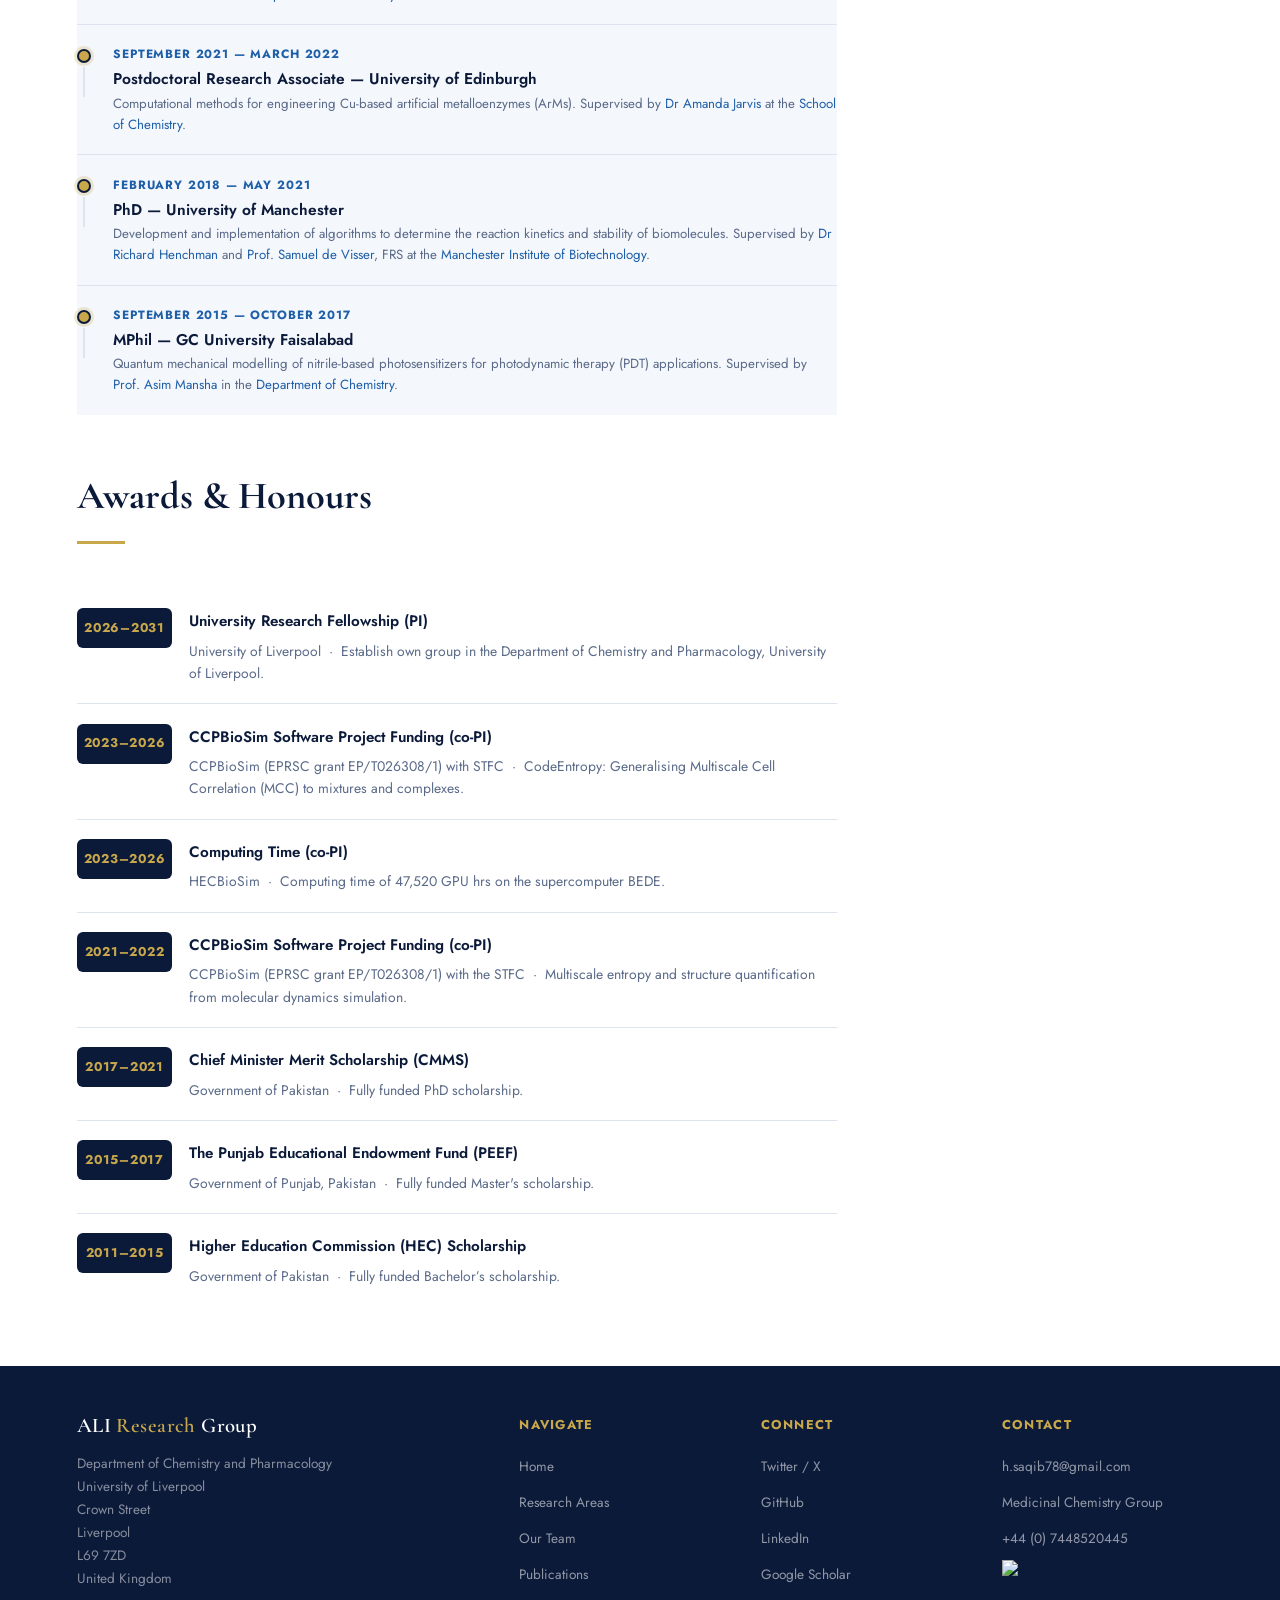
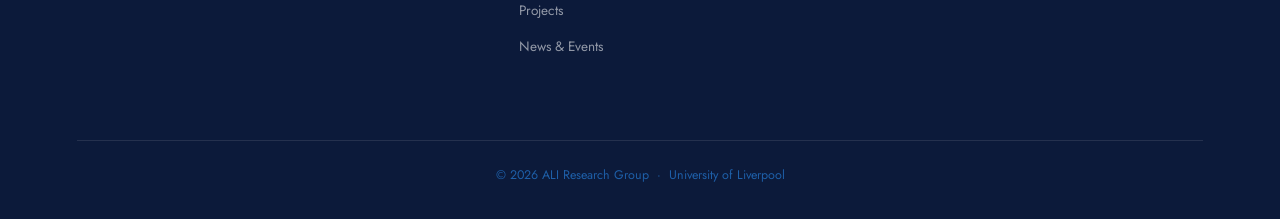
==== commit 7a4c8af1: "Update hafiz.html" ====
--- a/hafiz.html
+++ b/hafiz.html
@@ -225,10 +225,10 @@
     <div class="bio-section">
       <h2>About Hafiz</h2>
       <hr class="gold-rule">
-      <p>I am a computational scientist by training, but what really drives me is solving complex problems that make a tangible societal impact. I have a broad background in computational chemistry, chemical biology, medicinal chemistry, and machine learning, with specific aims in developing data-driven approaches to the design, synthesis, and evaluation of next-generation molecules beyond Lipinski space.</p>
-      <p>Currently, I work as a Research Associate in the <a href="https://www.strath.ac.uk/science/chemistry/">Department of Pure &amp; Applied Chemistry</a> at <a href="https://www.strath.ac.uk">the University of Strathclyde</a> and <a href="https://www.gsk.com">GSK</a>, Stevenage, UK, under the supervision of <a href="https://www.palmer-lab.com">Prof. David Palmer</a> and <a href="https://www.linkedin.com/in/andrew-baxter-bb38a414a/">Dr Andrew Baxter</a>.</p>
-      <p>Prior to Strathclyde, I worked as a Postdoctoral Research Associate at the <a href="https://www.ineosoxford.ox.ac.uk">Ineos Oxford Institute for Antimicrobial Research</a> and the <a href="https://www.chem.ox.ac.uk">Department of Chemistry</a>, <a href="https://www.ox.ac.uk">University of Oxford</a>, with groups led by <a href="https://schofield.web.ox.ac.uk">Prof. Christopher Schofield</a>, FRS and <a href="https://www.duartegroupchem.org">Prof. Fernanda Duarte</a>. My work involved bacterial proteins that inactivate antibiotics — specifically β-lactamases, transpeptidases, and deacetylases — with the goal of developing resistance-breaking inhibitors that enable effective combination therapies against drug-resistant bacteria.</p>
-      <p>Before Oxford, I worked with <a href="https://www.amandajarvis.co.uk">Dr. Amanda Jarvis</a> at <a href="https://www.ed.ac.uk">The University of Edinburgh</a>, structurally modelling artificial metalloenzymes using molecular docking and hybrid QM/MM calculations. I was awarded my PhD in 2021 from <a href="https://www.manchester.ac.uk">The University of Manchester</a>, working with <a href="https://scholar.google.com/citations?user=9kUV7lUAAAAJ&hl=en">Dr. Richard Henchman</a> and <a href="https://research.manchester.ac.uk/en/persons/sam.devisser">Prof. Samuel de Visser</a>, FRS at the <a href="https://www.mib.manchester.ac.uk">Manchester Institute of Biotechnology</a>. My PhD research focused on the development and implementation of algorithms to determine the reaction kinetics and stability of biomolecules.</p>
+      <p>Hafiz was born in Hafizabad, Punjab, Pakistan, where he completed his early education before moving to Faisalabad for his BS (Hons) and MPhil degrees. During his master’s studies, he completed one year research project with Prof. Asim Mansha on developing a quantum-mechanics-based model for the design of phthalonitrile derivatives for photodynamic therapy application, which sparked his interest in computational chemistry.</p>
+      <p>He was awarded a highly competitive Chief Minister Merit Scholarship (CMMS) form the Government of Pakistan, which enabled him to pursue his PhD at the University of Manchester, UK. His doctoral research focused on developing computational algorithms to study reaction kinetics and biomolecular stability.  During this time, he developed expertise in multiscale biomolecular modelling, including QM-cluster, QM/MM, and molecular dynamics approaches, enabling the engineering of synthetic heme/non-heme metalloenzymes with novel functions.</p>
+      <p>Following his PhD, he began his postdoctoral career at the University of Edinburgh, where he applied computational methods to guide the design of Cu-based artificial metalloenzymes. He then moved to the University of Oxford, where he expanded his expertise in free-energy-based computational methods and machine learning for the design of novel small molecules targeting antimicrobial resistance (AMR).</p>
+      <p>He later joined the University of Strathclyde and GSK, to further his expertise in developing data-driven approaches for drug modalities beyond Lipinski space including Peptides, Oligoneucleotides and PROTACs. Most recently, he was awarded a Liverpool University Research Fellowship and joined the Department of Chemistry and Pharmacology at the University of Liverpool. There, he leads a team developing physics-informed machine learning models to accelerate drug discovery, with a particular focus on bacterial ribosomes to address the growing threat of AMR.</p>
     </div>
 
     <!-- CAREER TIMELINE -->
@@ -237,6 +237,18 @@
       <hr class="gold-rule">
       <div class="career-timeline">
 
+      <div class="career-item">
+          <div class="career-dot-col">
+            <div class="career-dot"></div>
+            <div class="career-line"></div>
+          </div>
+          <div class="career-content">
+            <div class="career-period">August 2026 — Upcoming</div>
+            <h4>Liverpool University Research Fellow — University of Liverpool</h4>
+            <p>Machine learning workflows to accelerate the discovery of new antibiotics targeting the decoding center of the bacterial ribosomes. Based in the <a href="https://www.liverpool.ac.uk/chemistry/">Department of Chemistry and Pharmacology</a> at the University of liverpool, Liverpool, UK. </p>
+          </div>
+        </div> 
+        
         <div class="career-item">
           <div class="career-dot-col">
             <div class="career-dot active"></div>
@@ -244,7 +256,7 @@
           </div>
           <div class="career-content">
             <div class="career-period">January 2026 — Present</div>
-            <h4>Research Associate — University of Strathclyde &amp; GSK</h4>
+            <h4>Postdoctoral Research Associate — University of Strathclyde &amp; GSK</h4>
             <p>Developing data-driven approaches to the design, synthesis, and evaluation of next-generation molecules beyond Lipinski space. Supervised by <a href="https://www.palmer-lab.com">Prof. David Palmer</a> and <a href="https://www.linkedin.com/in/andrew-baxter-bb38a414a/">Dr Andrew Baxter</a>. Based in Glasgow, Scotland &amp; Stevenage, UK.</p>
           </div>
         </div>
@@ -257,7 +269,7 @@
           <div class="career-content">
             <div class="career-period">March 2022 — January 2026</div>
             <h4>Postdoctoral Research Associate — University of Oxford</h4>
-            <p><a href="https://www.ineosoxford.ox.ac.uk">Ineos Oxford Institute for Antimicrobial Research</a> &amp; <a href="https://www.chem.ox.ac.uk">Department of Chemistry</a>. Supervised by <a href="https://schofield.web.ox.ac.uk">Prof. Christopher Schofield</a>, FRS and <a href="https://www.duartegroupchem.org">Prof. Fernanda Duarte</a>. Research on β-lactamases, transpeptidases, deacetylases, and resistance-breaking inhibitors.</p>
+            <p>Developing computational and machine learning approaches for designing antibacterials and resistance-breaking therapies against AMR. Supervised by <a href="https://schofield.web.ox.ac.uk">Prof. Christopher Schofield</a>, FRS and <a href="https://www.duartegroupchem.org">Prof. Fernanda Duarte</a> at the <a href="https://www.ineosoxford.ox.ac.uk">Ineos Oxford Institute for Antimicrobial Research</a> &amp; <a href="https://www.chem.ox.ac.uk">Department of Chemistry</a>.</p>
           </div>
         </div>
 
@@ -269,7 +281,7 @@
           <div class="career-content">
             <div class="career-period">September 2021 — March 2022</div>
             <h4>Postdoctoral Research Associate — University of Edinburgh</h4>
-            <p><a href="https://www.amandajarvis.co.uk">Dr Amanda Jarvis' Group</a>. Structural modelling of artificial metalloenzymes to enhance catalytic efficiency using molecular docking and QM/MM calculations.</p>
+            <p>Computational methods for engineering Cu-based artificial metalloenzymes (ArMs). Supervised by <a href="https://www.amandajarvis.co.uk">Dr Amanda Jarvis</a> at the <a href="https://chem.ed.ac.uk">School of Chemistry</a>.</p>
           </div>
         </div>
 
@@ -279,9 +291,21 @@
             <div class="career-line"></div>
           </div>
           <div class="career-content">
-            <div class="career-period">Feb 2018 — May 2021</div>
+            <div class="career-period">February 2018 — May 2021</div>
             <h4>PhD — University of Manchester</h4>
-            <p><a href="https://www.mib.manchester.ac.uk">Manchester Institute of Biotechnology</a>. Supervised by <a href="https://scholar.google.com/citations?user=9kUV7lUAAAAJ&hl=en">Dr. Richard Henchman</a> and <a href="https://research.manchester.ac.uk/en/persons/sam.devisser">Prof. Samuel de Visser</a>, FRS. Thesis: Development and Implementation of Algorithms to Determine Reaction Kinetics and Stability of Biomolecules. Defended without revisions.</p>
+            <p>Development and implementation of algorithms to determine the reaction kinetics and stability of biomolecules. Supervised by <a href="https://scholar.google.com/citations?user=9kUV7lUAAAAJ&hl=en">Dr Richard Henchman</a> and <a href="https://research.manchester.ac.uk/en/persons/sam.devisser">Prof. Samuel de Visser</a>, FRS at the <a href="https://www.mib.manchester.ac.uk">Manchester Institute of Biotechnology</a>.</p>
+          </div>
+        </div>
+
+        <div class="career-item">
+          <div class="career-dot-col">
+            <div class="career-dot"></div>
+            <div class="career-line"></div>
+          </div>
+          <div class="career-content">
+            <div class="career-period">September 2015 — October 2017</div>
+            <h4>MPhil — GC University Faisalabad</h4>
+            <p>Quantum mechanical modelling of nitrile-based photosensitizers for photodynamic therapy (PDT) applications. Supervised by <a href="https://profiles.gcuf.edu.pk/profile/profdrasimmansha">Prof. Asim Mansha</a> in the <a href="https://gcuf.edu.pk/faculties/physical-science/chemistry/">Department of Chemistry</a>.</p>
           </div>
         </div>
 
@@ -302,7 +326,7 @@
           <!-- <div class="news-date-badge">2026–2031</div> --> 
         </div>
         <div class="news-content">
-          <h4>University Research Fellowship</h4>
+          <h4>University Research Fellowship (PI)</h4>
           <p>
             University of Liverpool &nbsp;·&nbsp; Establish own group in the Department of Chemistry and Pharmacology, University of Liverpool.
           </p>
@@ -316,7 +340,7 @@
         <div class="news-content">
           <h4>CCPBioSim Software Project Funding (co-PI)</h4>
           <p>
-            CCPBioSim (EPRSC grant EP/T026308/1) with the STFC &nbsp;·&nbsp; CodeEntropy: Generalising Multiscale Cell Correlation (MCC) to molecular mixtures and complexes.
+            CCPBioSim (EPRSC grant EP/T026308/1) with STFC &nbsp;·&nbsp; CodeEntropy: Generalising Multiscale Cell Correlation (MCC) to mixtures and complexes.
           </p>
         </div>
       </div>
@@ -380,50 +404,6 @@
           </p>
         </div>
       </div>
-    
-    <!-- RESEARCH INTERESTS -->
-    <!-- <div class="bio-section">
-      <h2>Awards and Honours </h2>
-      <hr class="gold-rule">
-      <div class="interests-grid">
-        <div class="interest-item">QM/MM Enzyme Mechanisms</div>
-        <div class="interest-item">Drug Design &amp; Medicinal Chemistry</div>
-        <div class="interest-item">Antibiotic Resistance (AMR)</div>
-        <div class="interest-item">Machine Learning for Molecules</div>
-        <div class="interest-item">Free Energy Calculations</div>
-        <div class="interest-item">Artificial Metalloenzymes</div>
-        <div class="interest-item">Molecular Dynamics Simulations</div>
-        <div class="interest-item">Beyond Lipinski Space</div>
-        <div class="interest-item">Electrostatic Perturbation Analysis</div>
-        <div class="interest-item">LogP &amp; Property Prediction</div>
-      </div>
-    </div> ---> 
-
-    <!-- SELECTED PUBLICATIONS -->
-    <!-- <div class="bio-section">
-      <h2>Selected Publications</h2>
-      <hr class="gold-rule">
-
-      <div class="sel-pub">
-        <div class="sel-pub-num">1</div>
-        <div class="sel-pub-body">
-          <div class="sel-pub-title"><a href="#">The CDIN1-Codanin-1 Complex, Defective in Congenital Dyserythropoietic Anaemia Type I, is an RNA Nuclease</a></div>
-          <div class="sel-pub-meta">Brolih S, <strong>Ali HS</strong>, Scott C et al. · <em>Nature Communications</em>, <strong>2026</strong> (in press)</div>
-        </div>
-      </div>
-
-      <div class="sel-pub">
-        <div class="sel-pub-num">6</div>
-        <div class="sel-pub-body">
-          <div class="sel-pub-title"><a href="https://doi.org/10.1002/chem.202104167">Electrostatic Perturbations in the Substrate-Binding Pocket of Taurine/α-Ketoglutarate Dioxygenase Determine its Selectivity</a></div>
-          <div class="sel-pub-meta"><strong>Ali HS</strong>, de Visser SP · <em>Chemistry: A European Journal</em>, <strong>2022</strong>, 16, e202104167</div>
-        </div>
-      </div>
-
-      <div style="margin-top:1.4rem;">
-        <a href="publications.html" class="btn btn-navy">View All Publications →</a>
-      </div>
-    </div> --> 
 
   </main>
 
@@ -437,7 +417,7 @@
         <div class="contact-icon">✉</div>
         <div>
           <span>Email</span>
-          <a href="mailto:hafiz.ali@strath.ac.uk">hafiz.ali@strath.ac.uk</a>
+          <a href="mailto:h.saqib78@gmail.com">h.saqib78@gmail.com</a>
         </div>
       </div>
       <div class="contact-row">
@@ -490,27 +470,8 @@
       </div>
     </div>
 
-    <!-- SKILLS -->
+    <!-- AWARDS -->
     <!-- <div class="sidebar-card">
-      <h3>Computational Skills</h3>
-      <div class="skill-cloud">
-        <span class="skill-tag">QM/MM</span>
-        <span class="skill-tag">Molecular Dynamics</span>
-        <span class="skill-tag">DFT</span>
-        <span class="skill-tag">ORCA</span>
-        <span class="skill-tag">Gaussian</span>
-        <span class="skill-tag">AMBER</span>
-        <span class="skill-tag">GROMACS</span>
-        <span class="skill-tag">AutoDock</span>
-        <span class="skill-tag">Python</span>
-        <span class="skill-tag">Machine Learning</span>
-        <span class="skill-tag">RDKit</span>
-        <span class="skill-tag">Schrödinger</span>
-      </div>
-    </div> --> 
-
-    <!-- AWARDS -->
-    <div class="sidebar-card">
       <h3>Awards &amp; Recognition</h3>
       <div class="edu-item">
         <div class="edu-degree">Chief Minister Merit Scholarship</div>
@@ -522,7 +483,7 @@
         <div class="edu-uni">University of Manchester</div>
         <div class="edu-year">2021</div>
       </div>
-    </div>  
+    </div> -->  
 
     <!-- CV DOWNLOAD -->
     <div class="sidebar-card" style="text-align:center; background: linear-gradient(135deg, var(--navy) 0%, var(--navy2) 100%);">
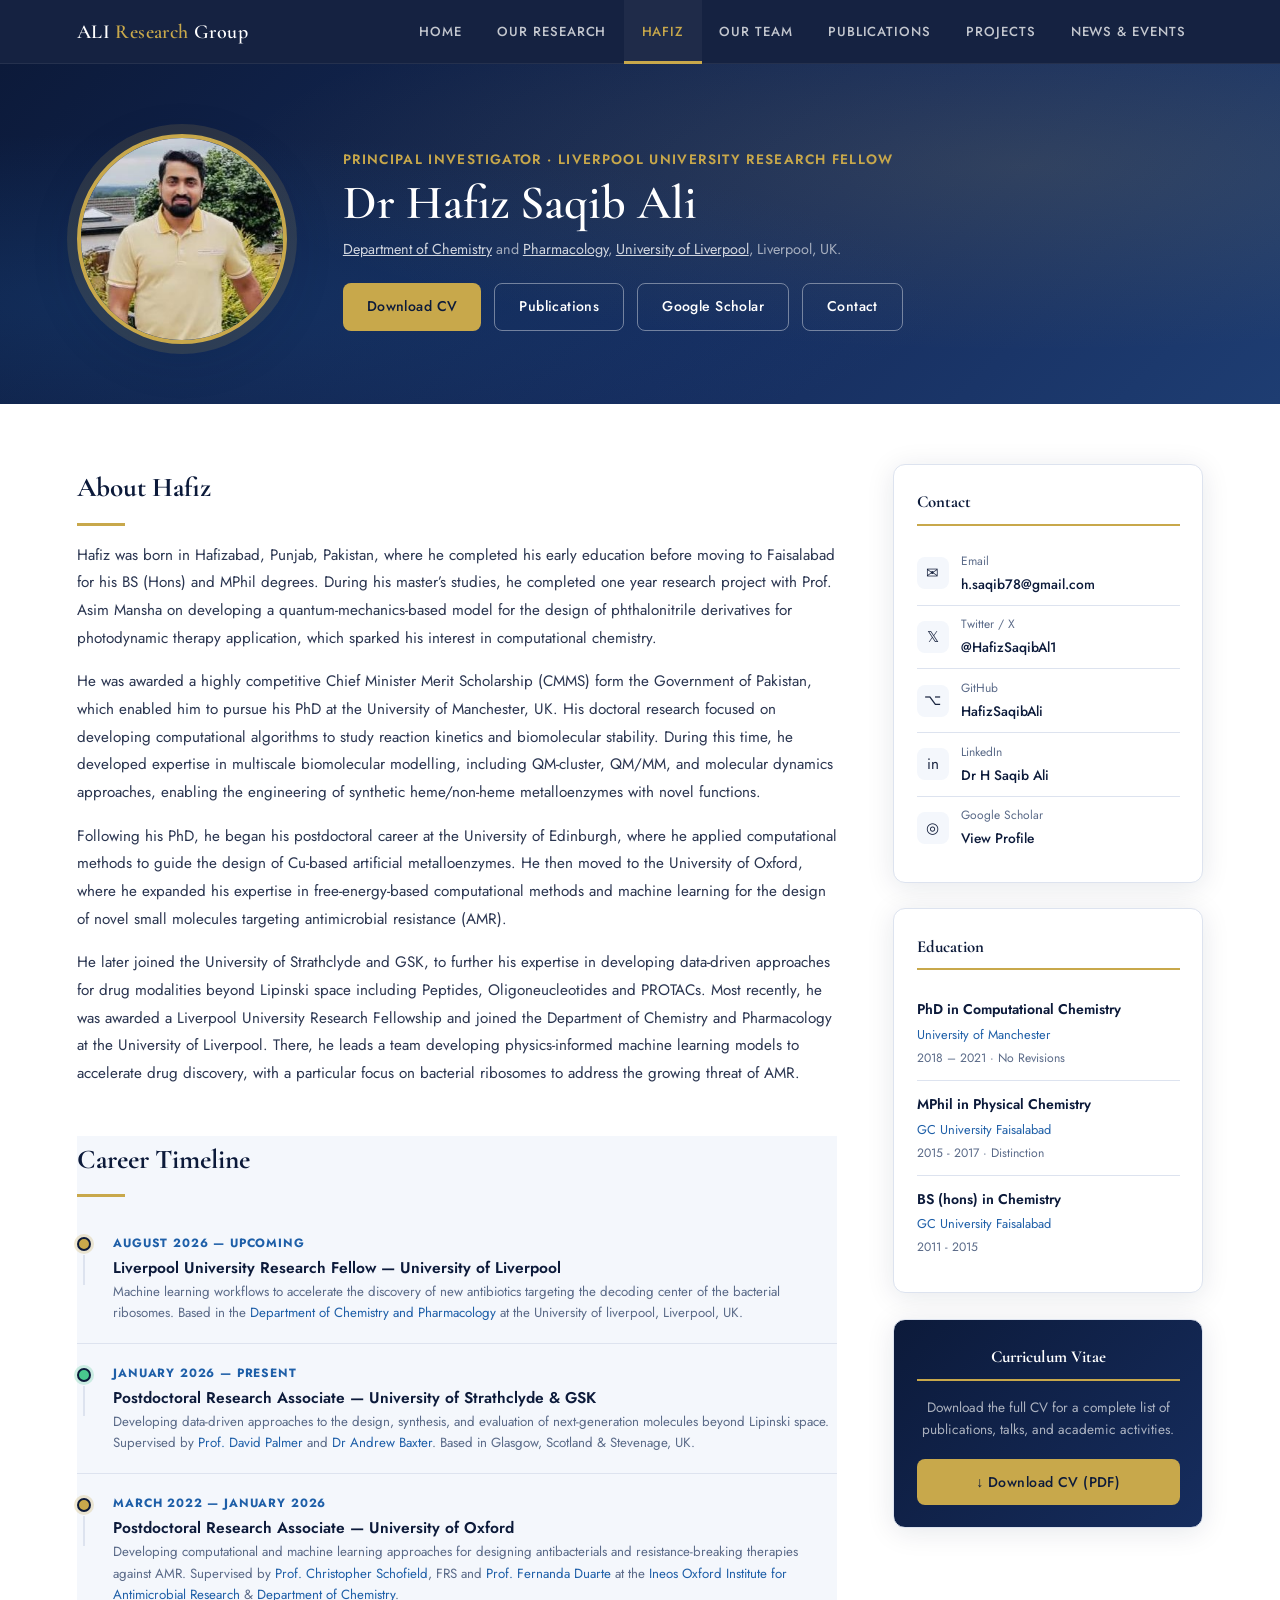
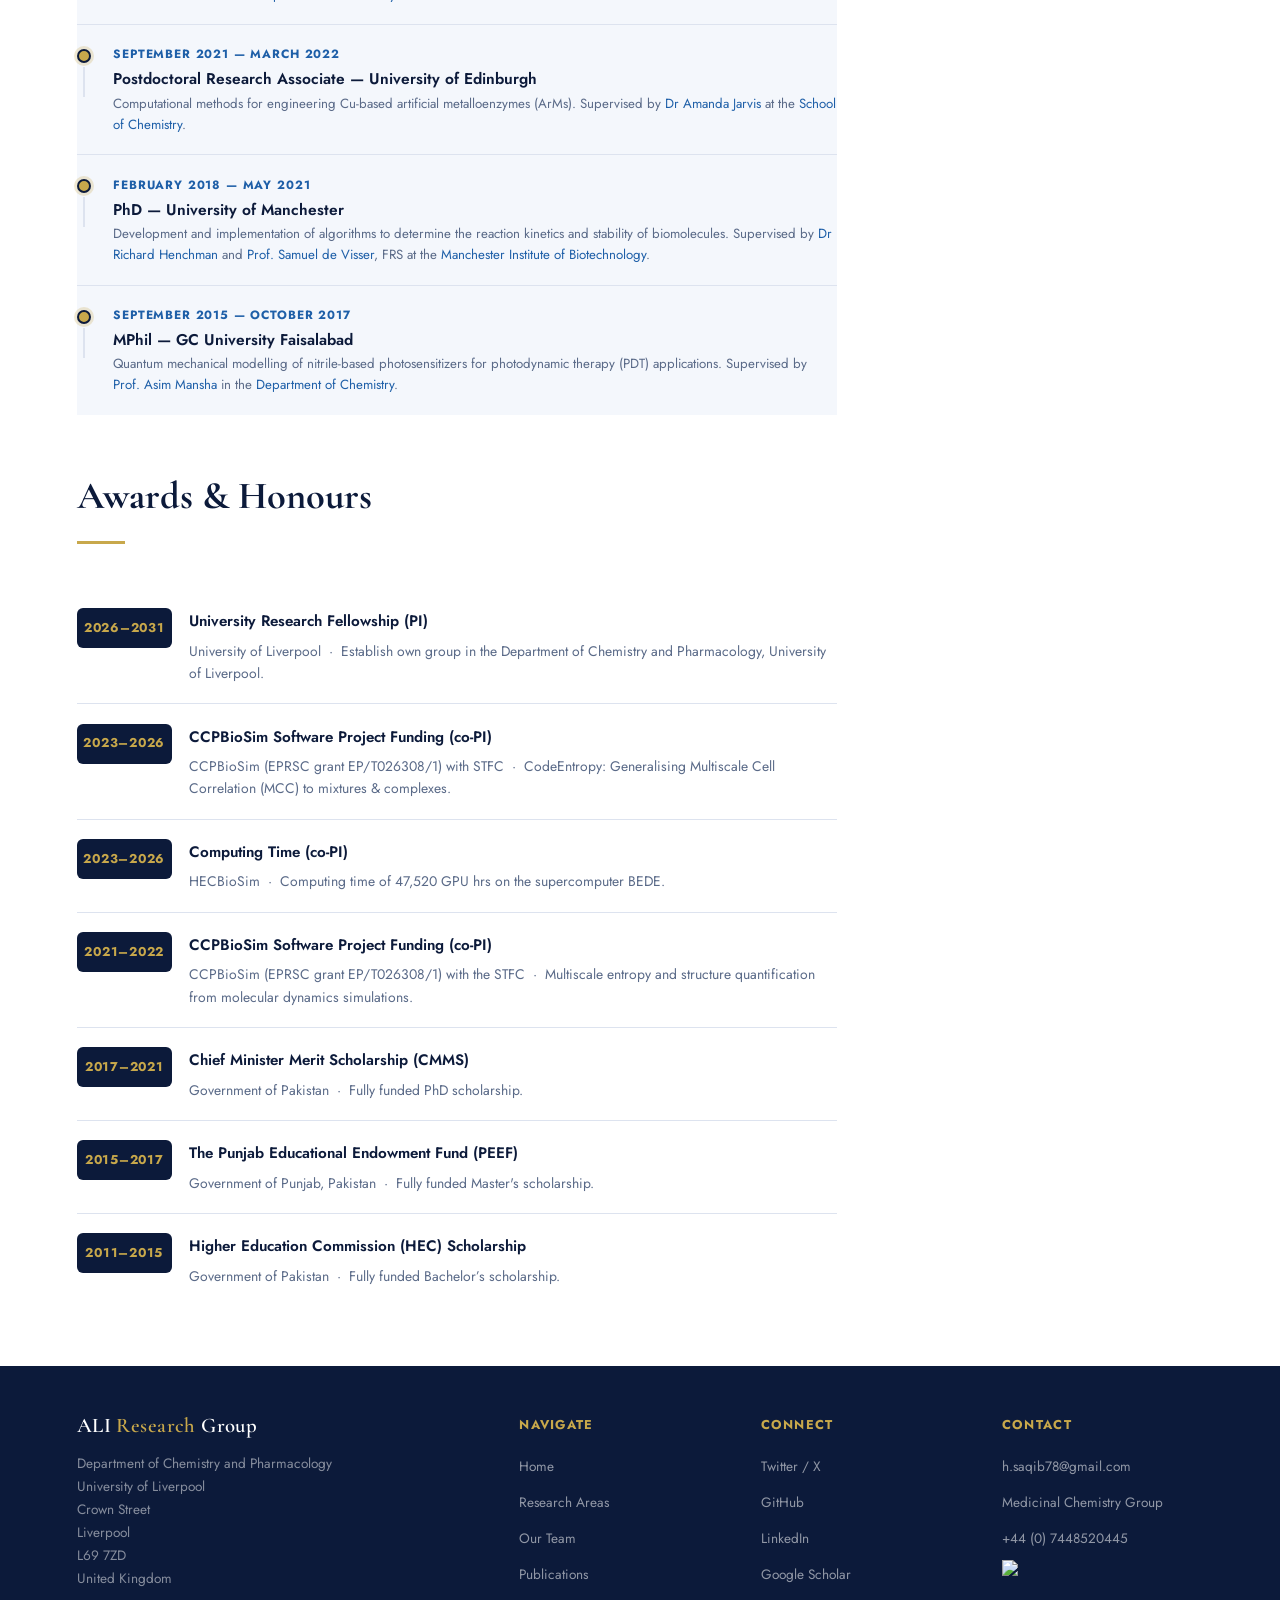
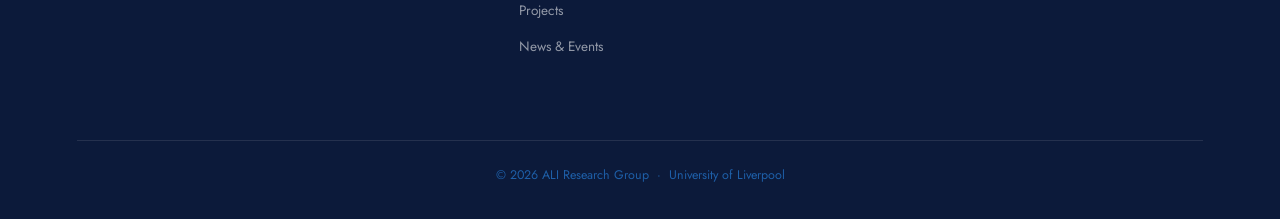
==== commit 40b67612: "Update hafiz.html" ====
--- a/hafiz.html
+++ b/hafiz.html
@@ -196,7 +196,7 @@
     <h1>Dr Hafiz Saqib Ali</h1>
     <p class="profile-affil">
       <a href="https://www.liverpool.ac.uk/chemistry/" target="_blank">Department of Chemistry</a> and <a href="https://www.liverpool.ac.uk/systems-molecular-and-integrative-biology/about/pharmacology-therapeutics/" target="_blank"> Pharmacology</a>,
-      <a href="https://www.liverpool.ac.uk" target="_blank">University of Liverpool</a>, Liverpool, UK. </a>
+      <a href="https://www.liverpool.ac.uk" target="_blank">University of Liverpool</a>, Liverpool, UK.</a>
     </p>
     <!-- <div class="profile-badges">
       <span class="profile-badge">Computational Chemistry</span>
@@ -340,7 +340,7 @@
         <div class="news-content">
           <h4>CCPBioSim Software Project Funding (co-PI)</h4>
           <p>
-            CCPBioSim (EPRSC grant EP/T026308/1) with STFC &nbsp;·&nbsp; CodeEntropy: Generalising Multiscale Cell Correlation (MCC) to mixtures and complexes.
+            CCPBioSim (EPRSC grant EP/T026308/1) with STFC &nbsp;·&nbsp; CodeEntropy: Generalising Multiscale Cell Correlation (MCC) to mixtures & complexes.
           </p>
         </div>
       </div>
@@ -364,7 +364,7 @@
         <div class="news-content">
           <h4>CCPBioSim Software Project Funding (co-PI)</h4>
           <p>
-            CCPBioSim (EPRSC grant EP/T026308/1) with the STFC &nbsp;·&nbsp; Multiscale entropy and structure quantification from molecular dynamics simulation.
+            CCPBioSim (EPRSC grant EP/T026308/1) with the STFC &nbsp;·&nbsp; Multiscale entropy and structure quantification from molecular dynamics simulations.
           </p>
         </div>
       </div>
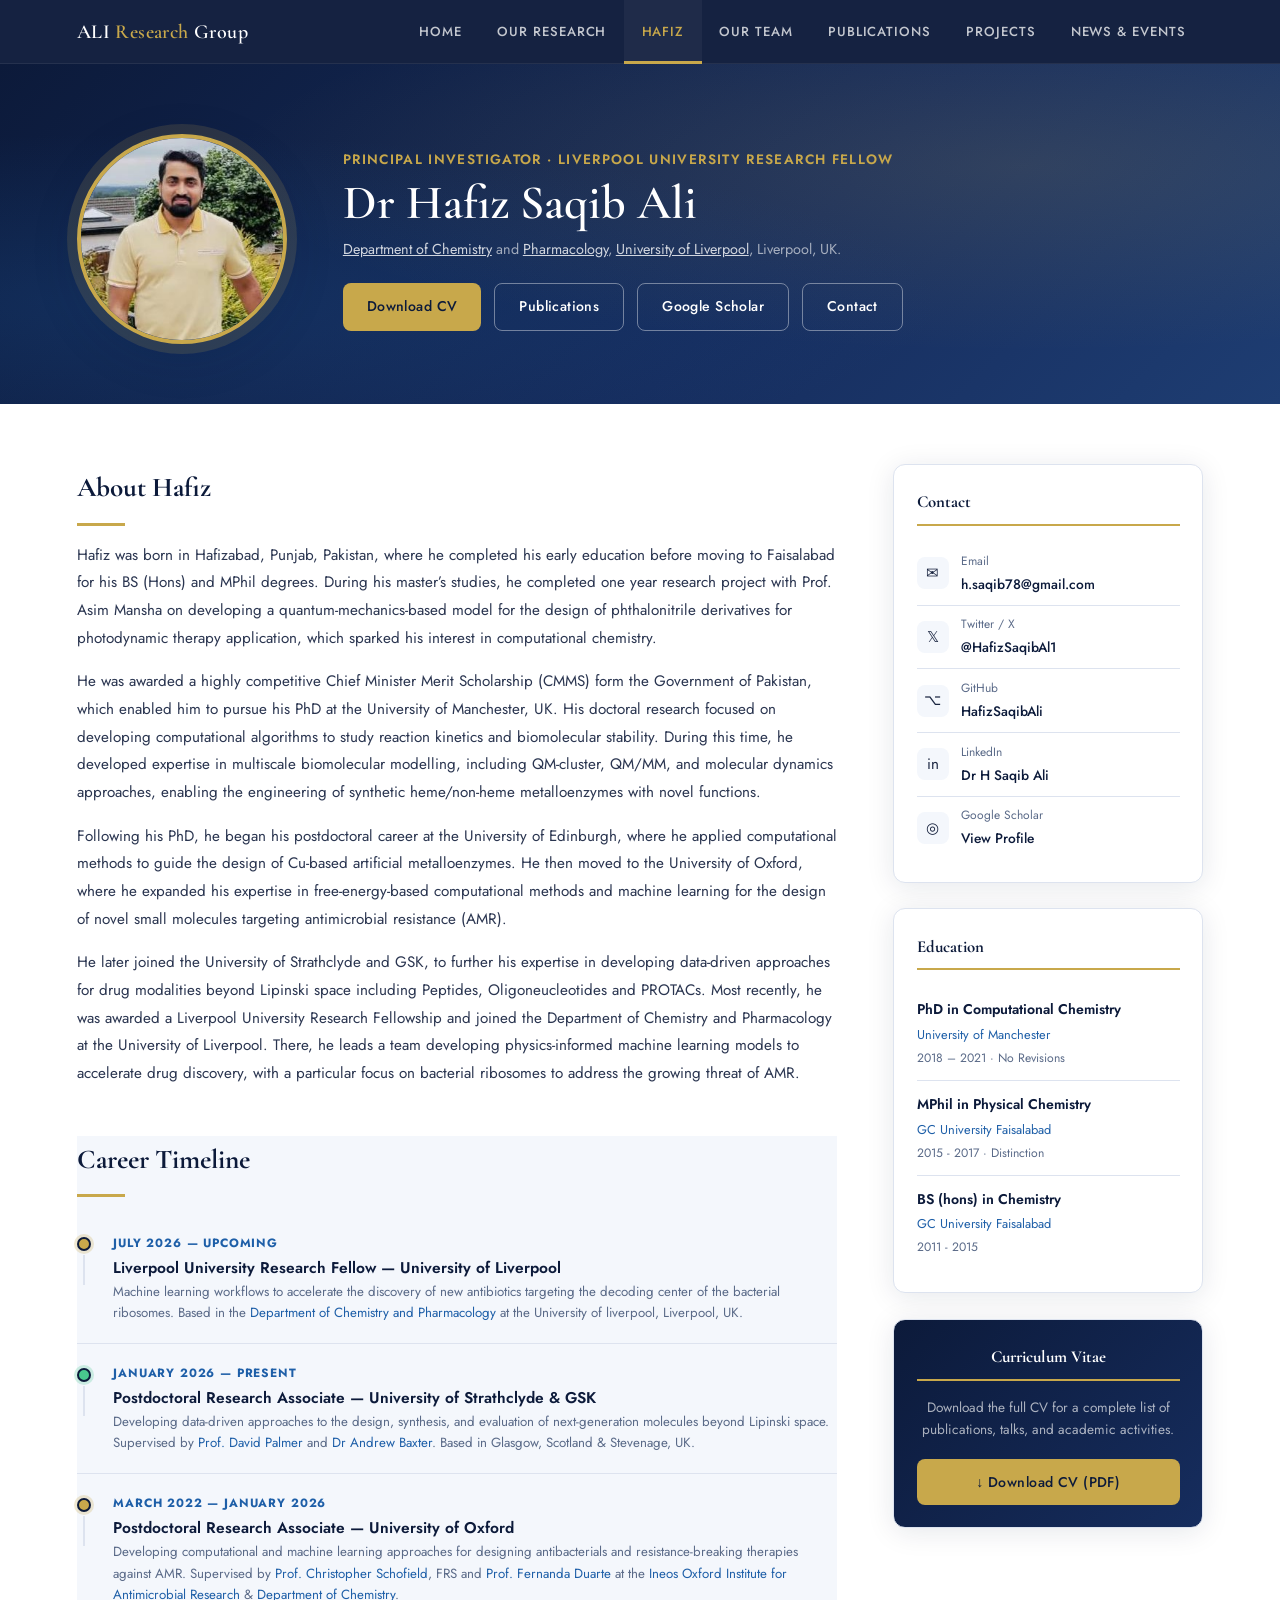
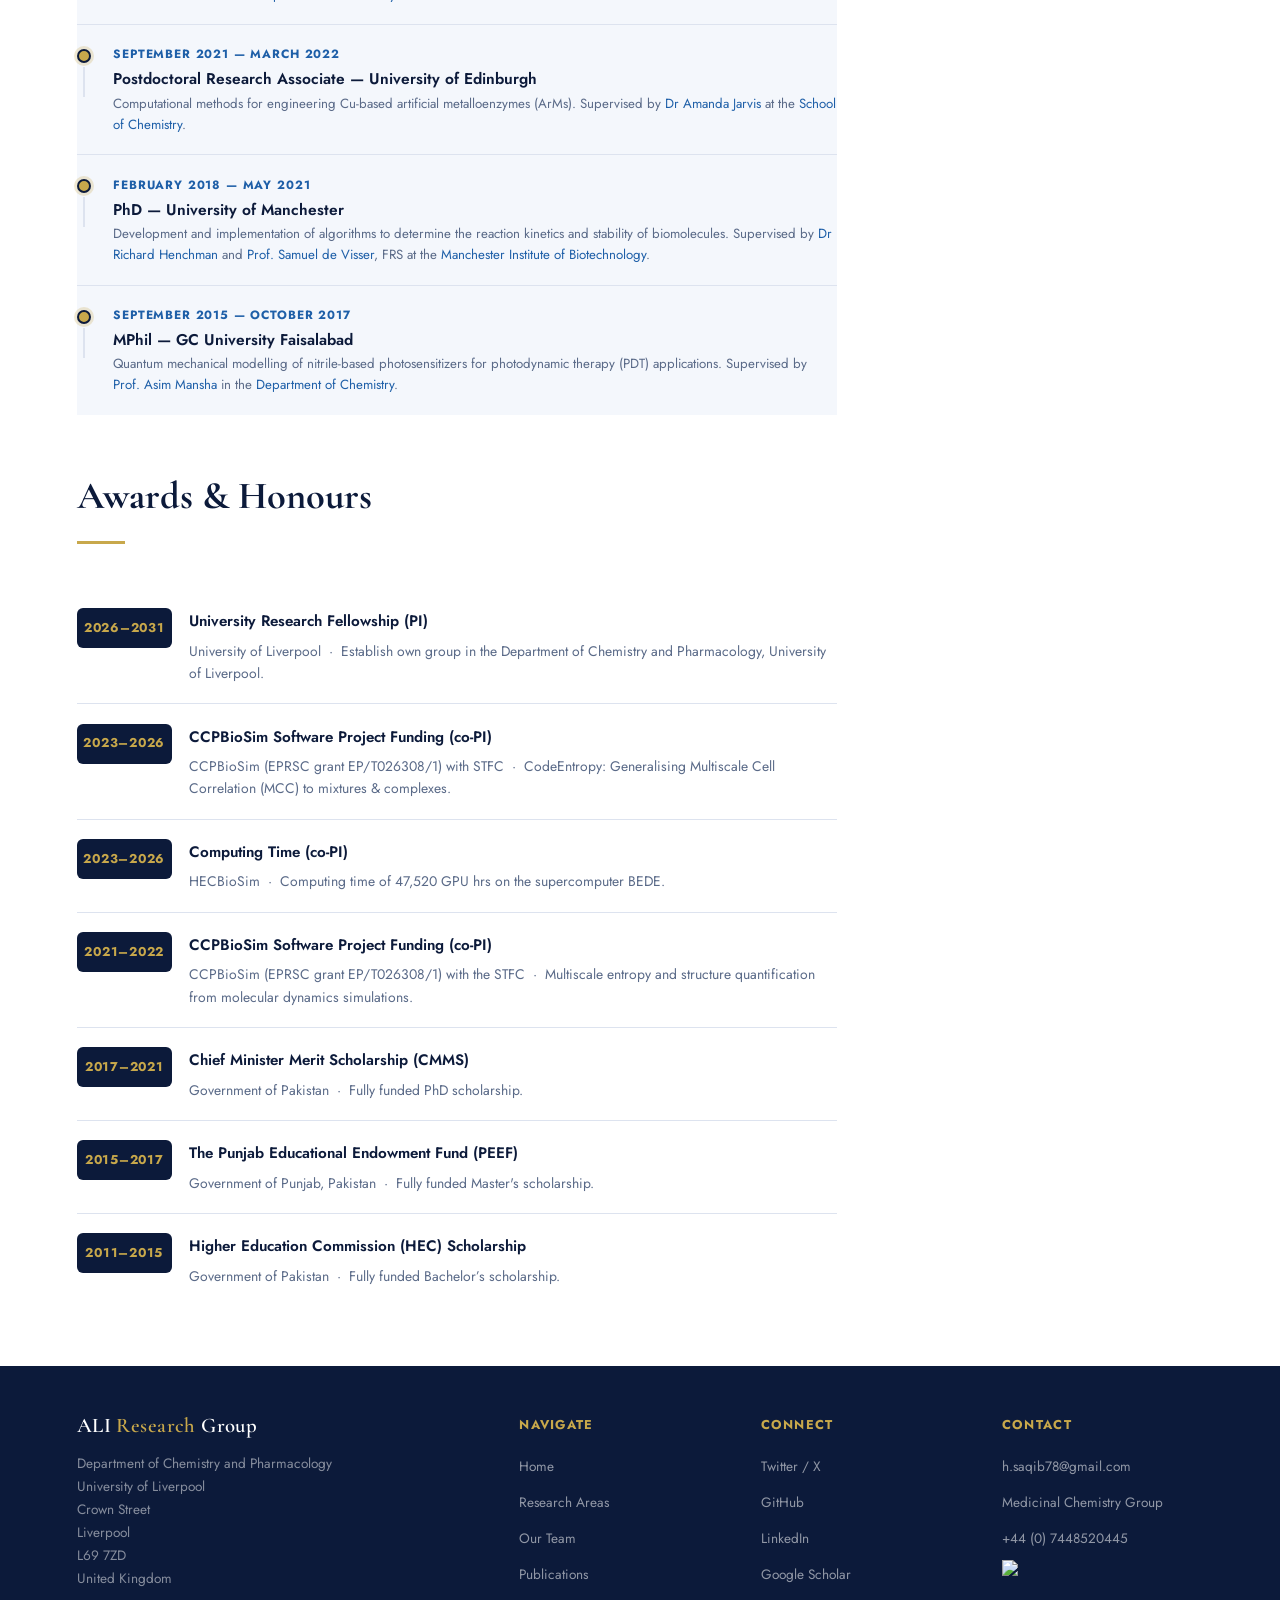
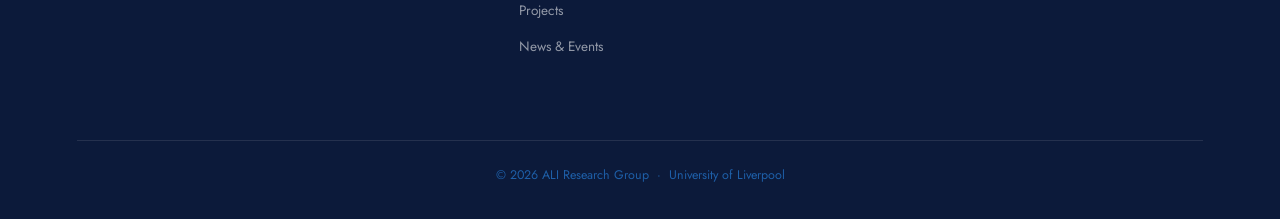
==== commit 38e867be: "Update hafiz.html" ====
--- a/hafiz.html
+++ b/hafiz.html
@@ -243,7 +243,7 @@
             <div class="career-line"></div>
           </div>
           <div class="career-content">
-            <div class="career-period">August 2026 — Upcoming</div>
+            <div class="career-period">July 2026 — Upcoming</div>
             <h4>Liverpool University Research Fellow — University of Liverpool</h4>
             <p>Machine learning workflows to accelerate the discovery of new antibiotics targeting the decoding center of the bacterial ribosomes. Based in the <a href="https://www.liverpool.ac.uk/chemistry/">Department of Chemistry and Pharmacology</a> at the University of liverpool, Liverpool, UK. </p>
           </div>
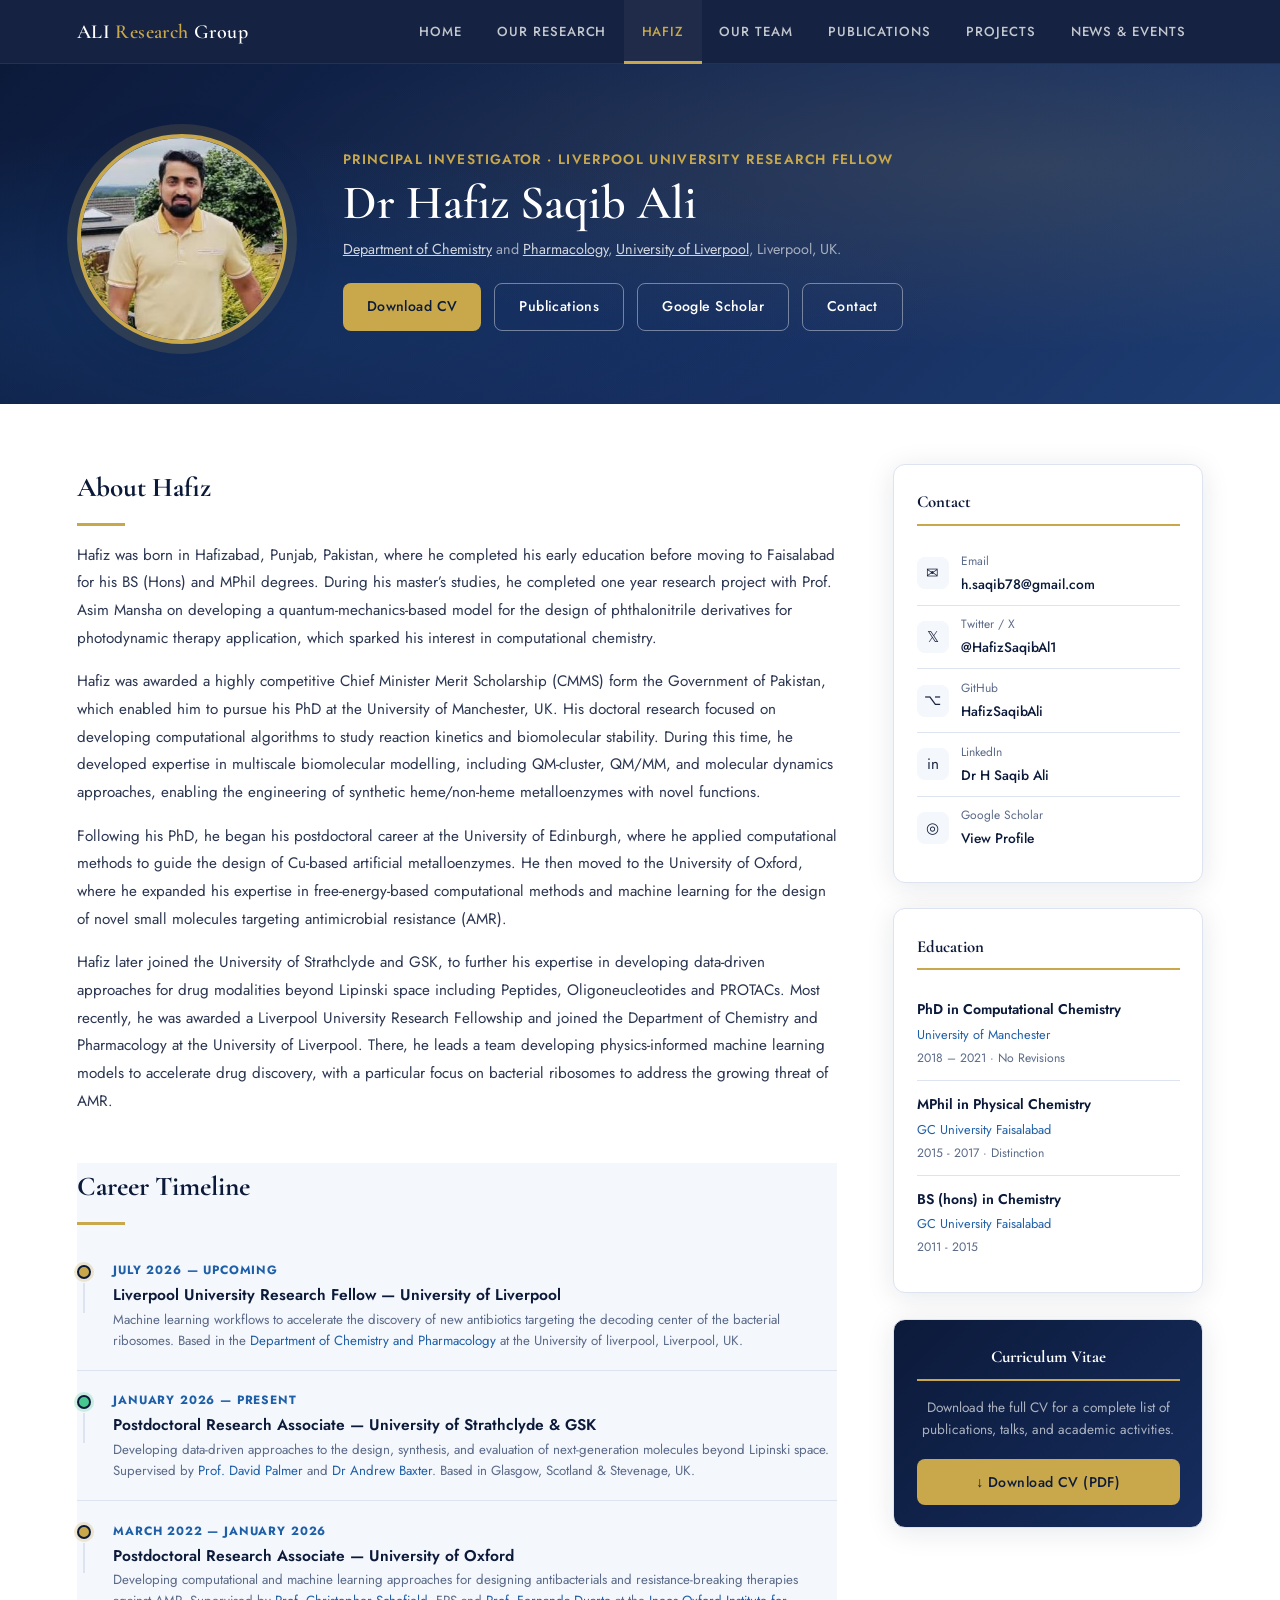
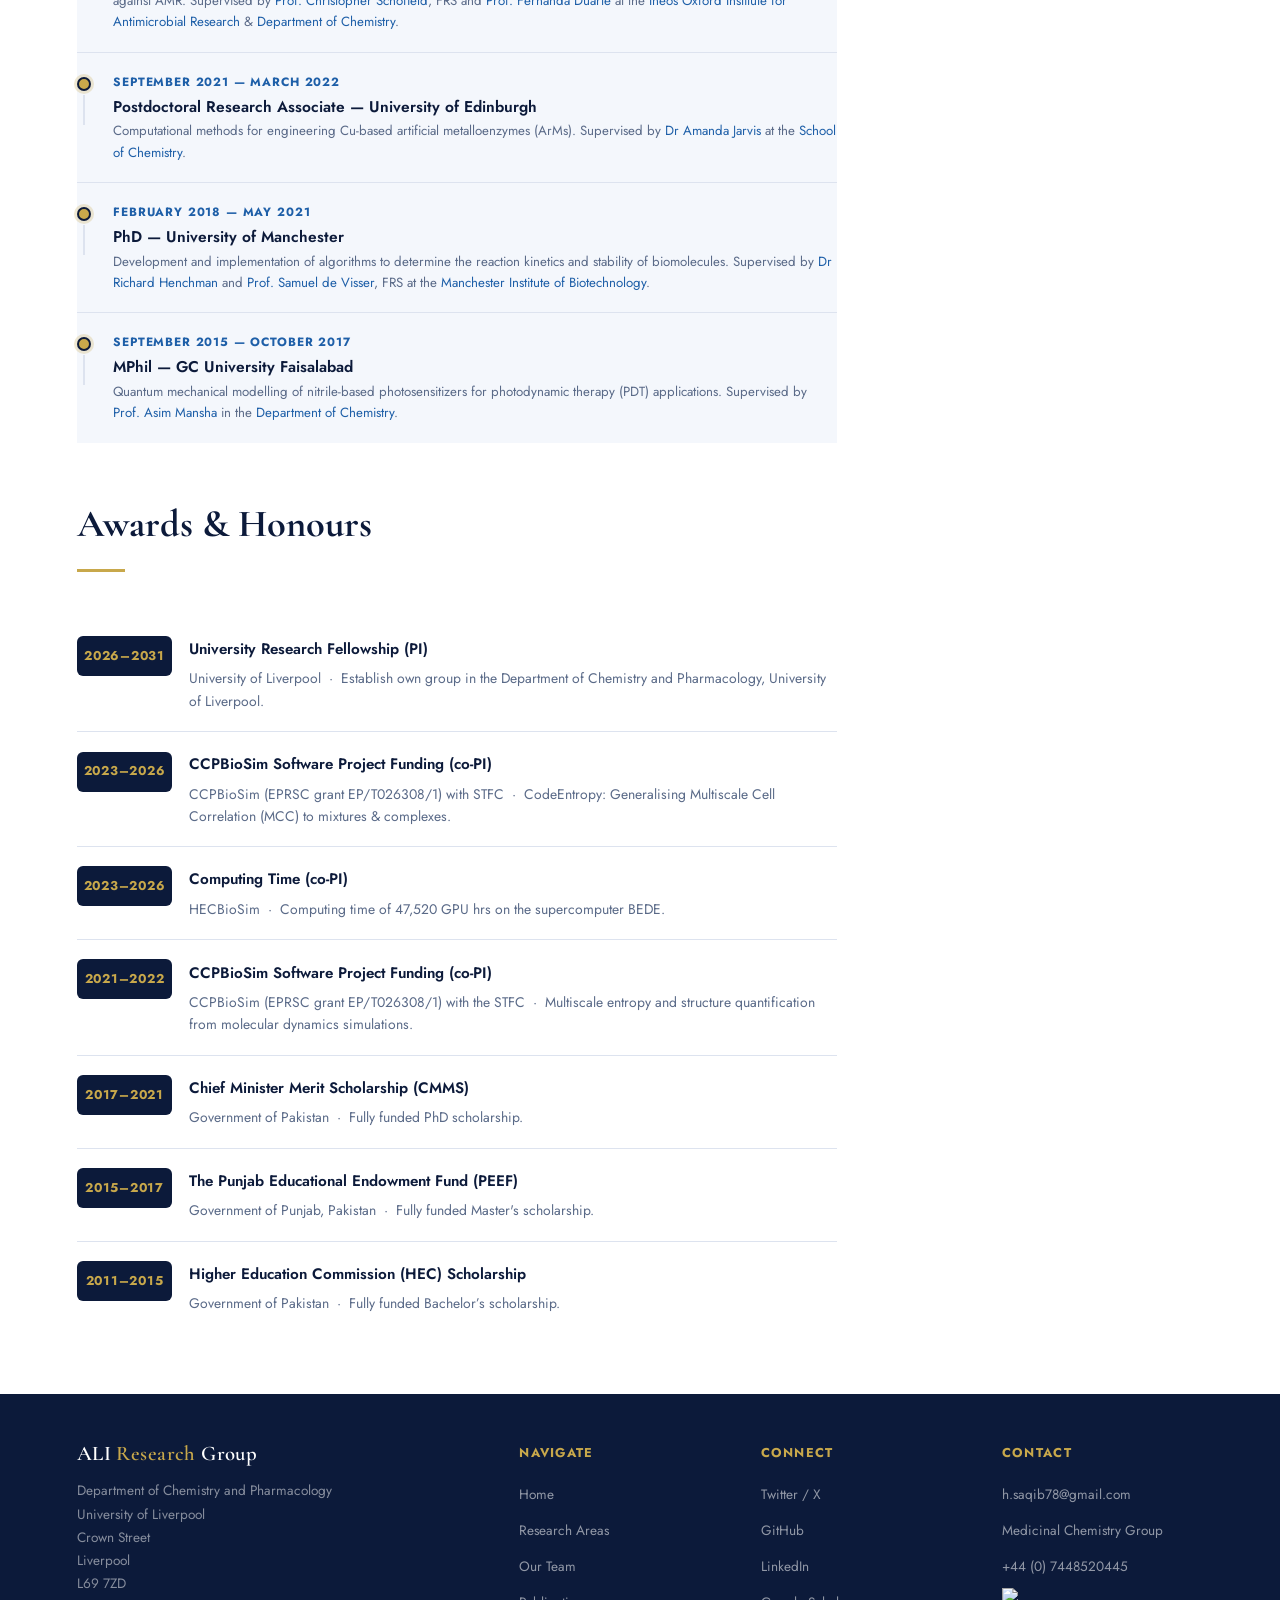
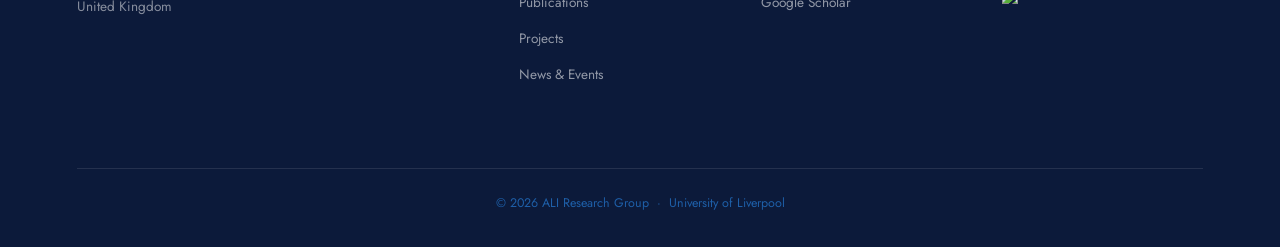
==== commit eaa022d6: "Update hafiz.html" ====
--- a/hafiz.html
+++ b/hafiz.html
@@ -179,6 +179,12 @@
       .profile-badges, .profile-actions { justify-content: center; }
       .profile-body { grid-template-columns: 1fr; gap: 2rem; }
       .interests-grid { grid-template-columns: 1fr; }
+    }
+    .page-hero p {
+      text-align: justify;
+    }
+    .area-content p {
+      text-align: justify;
     }
   </style>
 </head>
@@ -226,9 +232,9 @@
       <h2>About Hafiz</h2>
       <hr class="gold-rule">
       <p>Hafiz was born in Hafizabad, Punjab, Pakistan, where he completed his early education before moving to Faisalabad for his BS (Hons) and MPhil degrees. During his master’s studies, he completed one year research project with Prof. Asim Mansha on developing a quantum-mechanics-based model for the design of phthalonitrile derivatives for photodynamic therapy application, which sparked his interest in computational chemistry.</p>
-      <p>He was awarded a highly competitive Chief Minister Merit Scholarship (CMMS) form the Government of Pakistan, which enabled him to pursue his PhD at the University of Manchester, UK. His doctoral research focused on developing computational algorithms to study reaction kinetics and biomolecular stability.  During this time, he developed expertise in multiscale biomolecular modelling, including QM-cluster, QM/MM, and molecular dynamics approaches, enabling the engineering of synthetic heme/non-heme metalloenzymes with novel functions.</p>
+      <p>Hafiz was awarded a highly competitive Chief Minister Merit Scholarship (CMMS) form the Government of Pakistan, which enabled him to pursue his PhD at the University of Manchester, UK. His doctoral research focused on developing computational algorithms to study reaction kinetics and biomolecular stability.  During this time, he developed expertise in multiscale biomolecular modelling, including QM-cluster, QM/MM, and molecular dynamics approaches, enabling the engineering of synthetic heme/non-heme metalloenzymes with novel functions.</p>
       <p>Following his PhD, he began his postdoctoral career at the University of Edinburgh, where he applied computational methods to guide the design of Cu-based artificial metalloenzymes. He then moved to the University of Oxford, where he expanded his expertise in free-energy-based computational methods and machine learning for the design of novel small molecules targeting antimicrobial resistance (AMR).</p>
-      <p>He later joined the University of Strathclyde and GSK, to further his expertise in developing data-driven approaches for drug modalities beyond Lipinski space including Peptides, Oligoneucleotides and PROTACs. Most recently, he was awarded a Liverpool University Research Fellowship and joined the Department of Chemistry and Pharmacology at the University of Liverpool. There, he leads a team developing physics-informed machine learning models to accelerate drug discovery, with a particular focus on bacterial ribosomes to address the growing threat of AMR.</p>
+      <p>Hafiz later joined the University of Strathclyde and GSK, to further his expertise in developing data-driven approaches for drug modalities beyond Lipinski space including Peptides, Oligoneucleotides and PROTACs. Most recently, he was awarded a Liverpool University Research Fellowship and joined the Department of Chemistry and Pharmacology at the University of Liverpool. There, he leads a team developing physics-informed machine learning models to accelerate drug discovery, with a particular focus on bacterial ribosomes to address the growing threat of AMR.</p>
     </div>
 
     <!-- CAREER TIMELINE -->
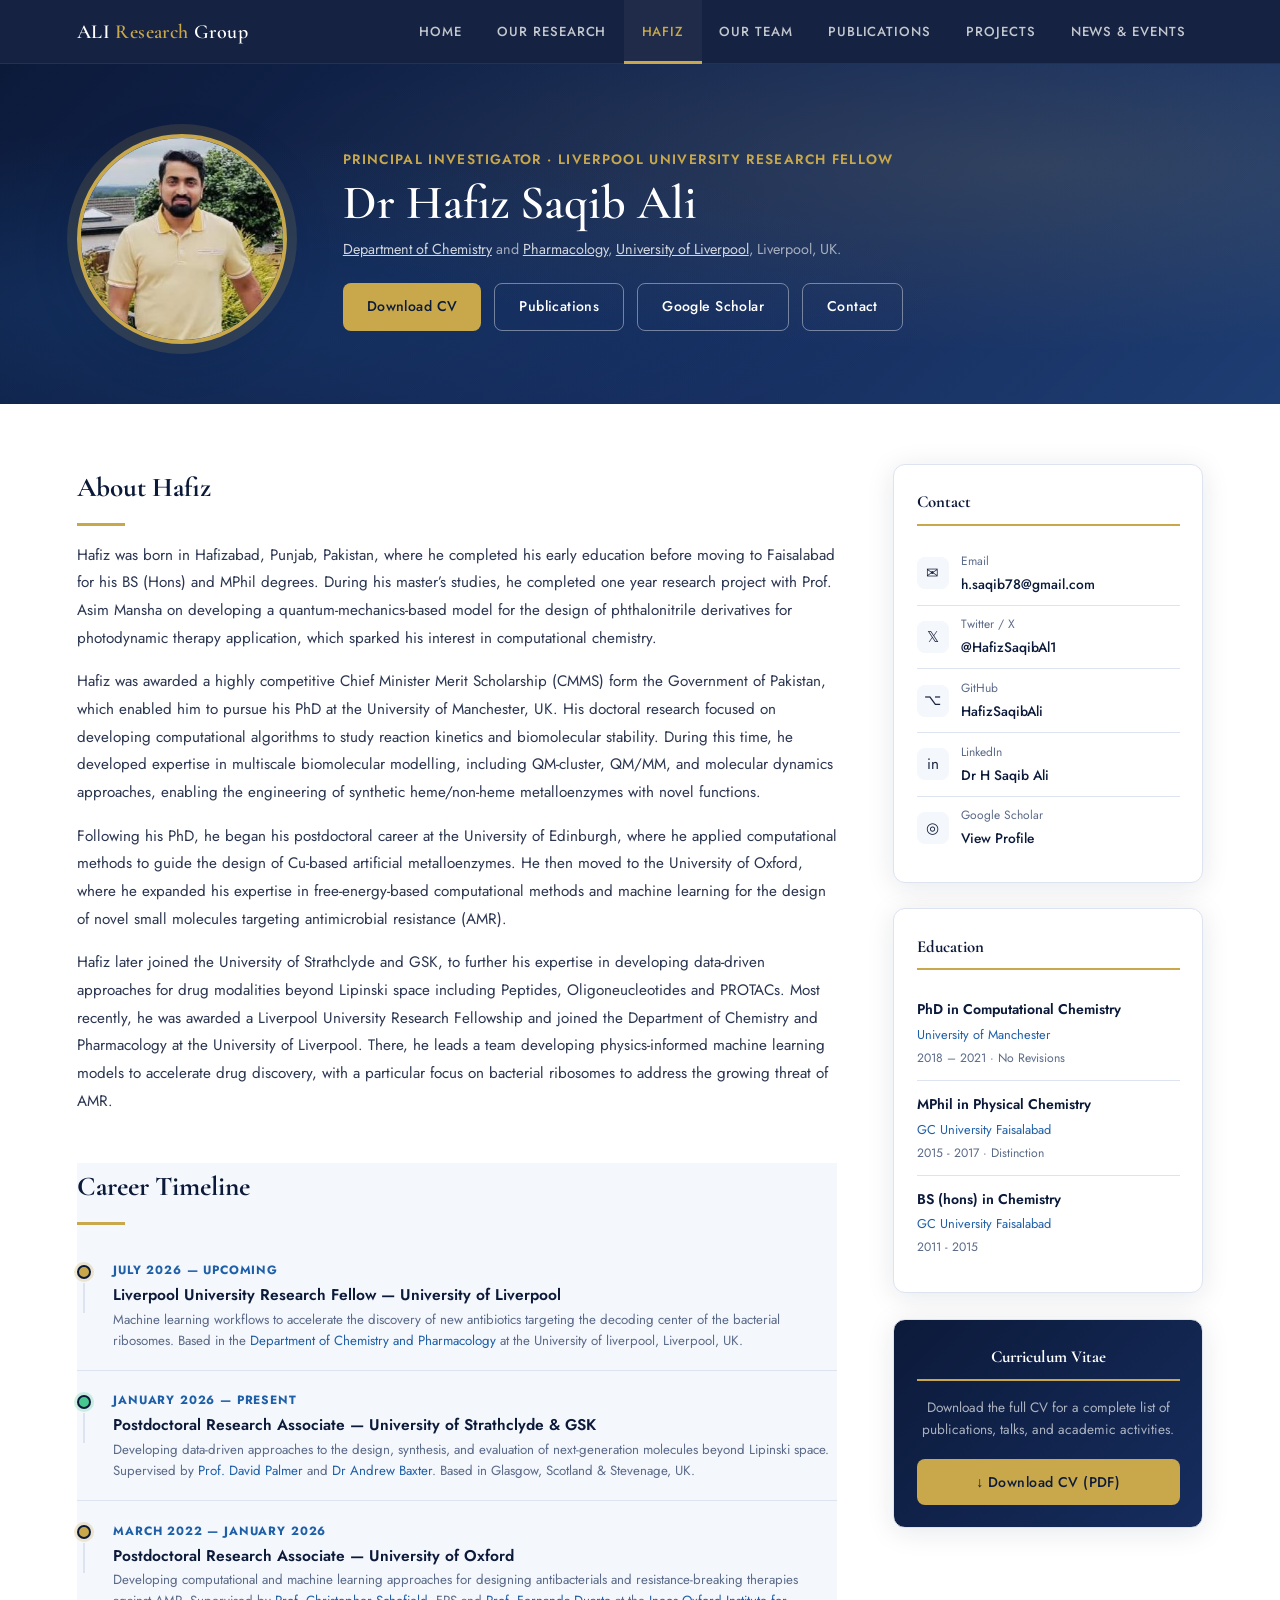
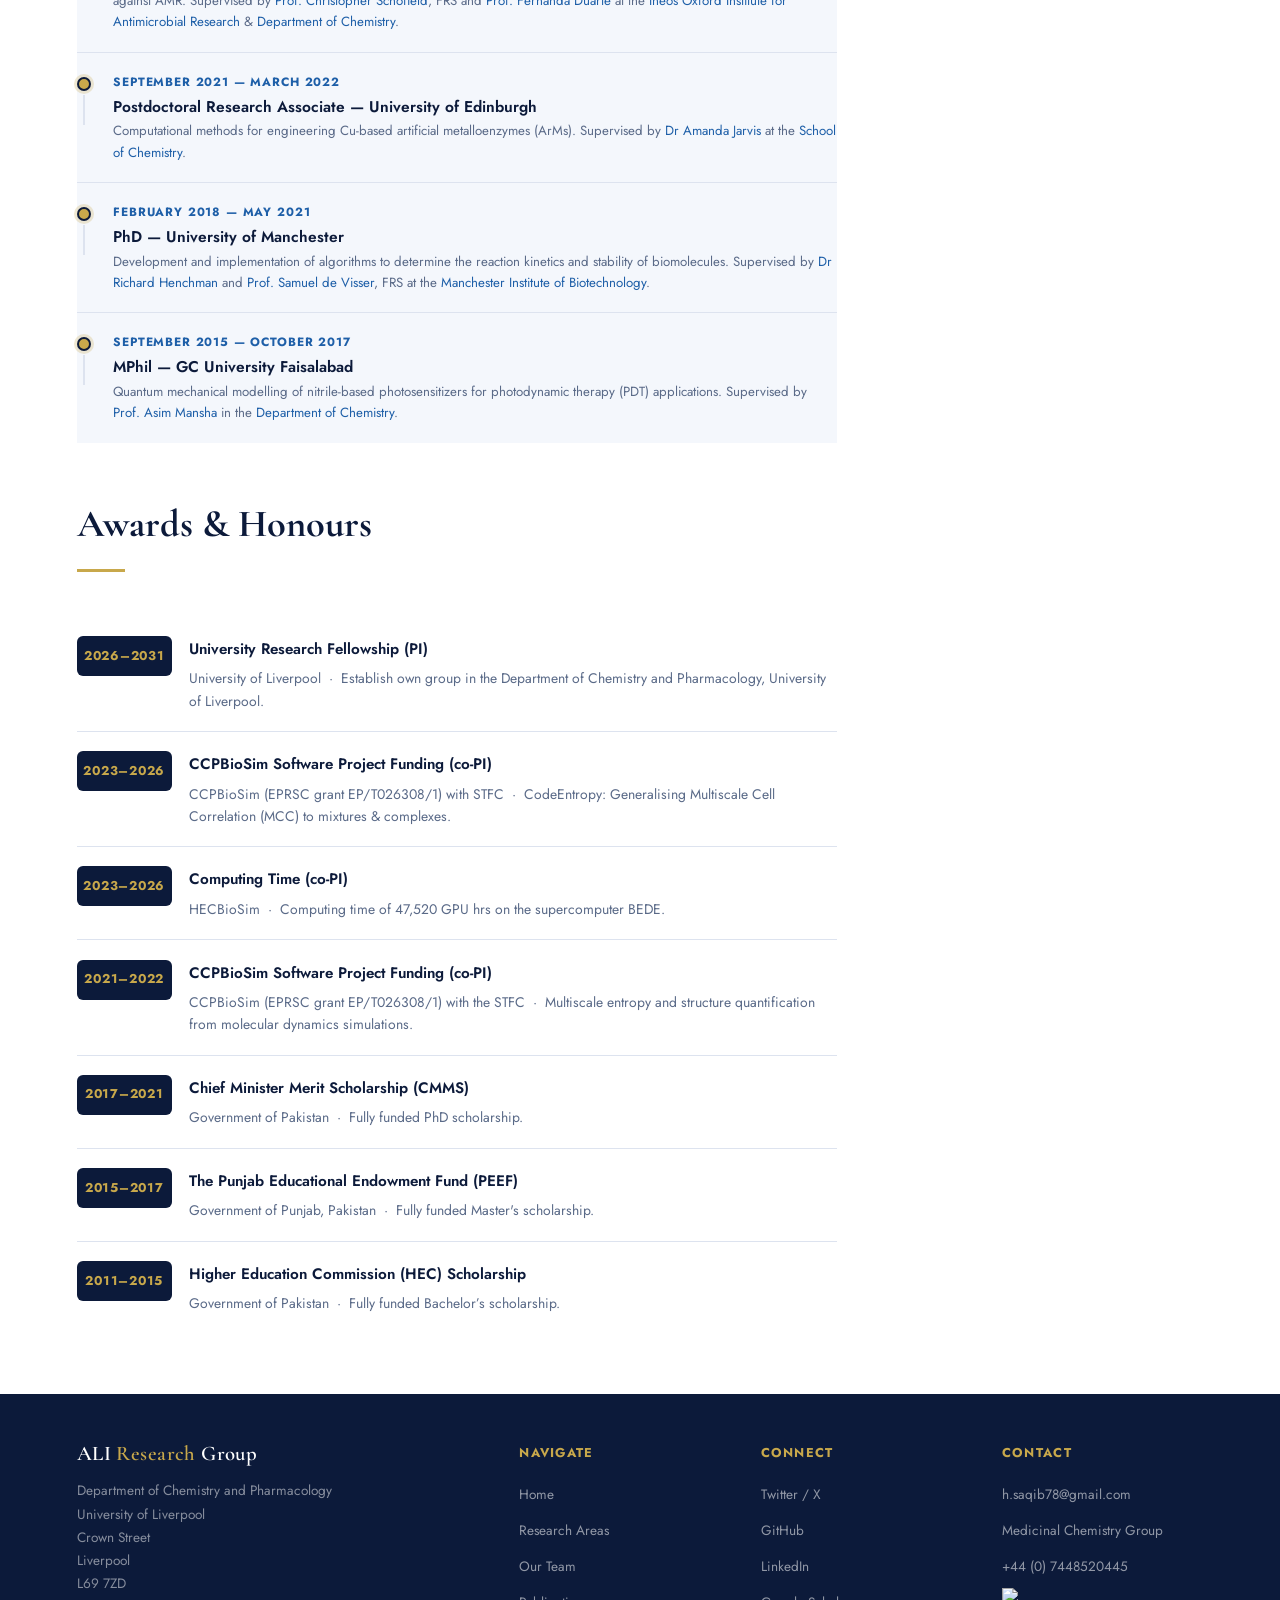
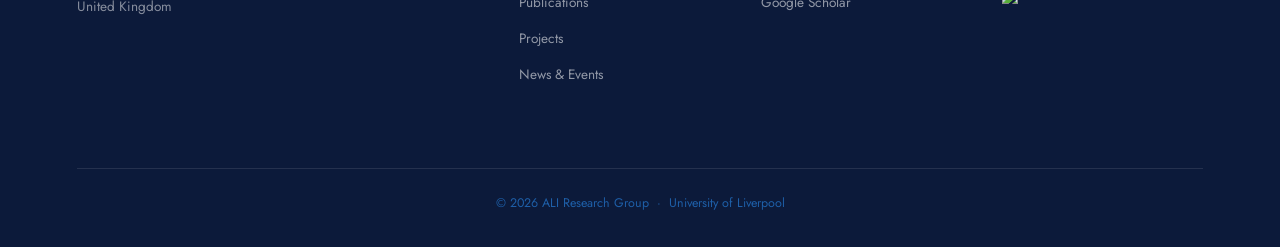
==== commit 250f57c2: "Update hafiz.html" ====
--- a/hafiz.html
+++ b/hafiz.html
@@ -180,9 +180,9 @@
       .profile-body { grid-template-columns: 1fr; gap: 2rem; }
       .interests-grid { grid-template-columns: 1fr; }
     }
-    .page-hero p {
+    <!-- .page-hero p {
       text-align: justify;
-    }
+    } --> 
     .area-content p {
       text-align: justify;
     }
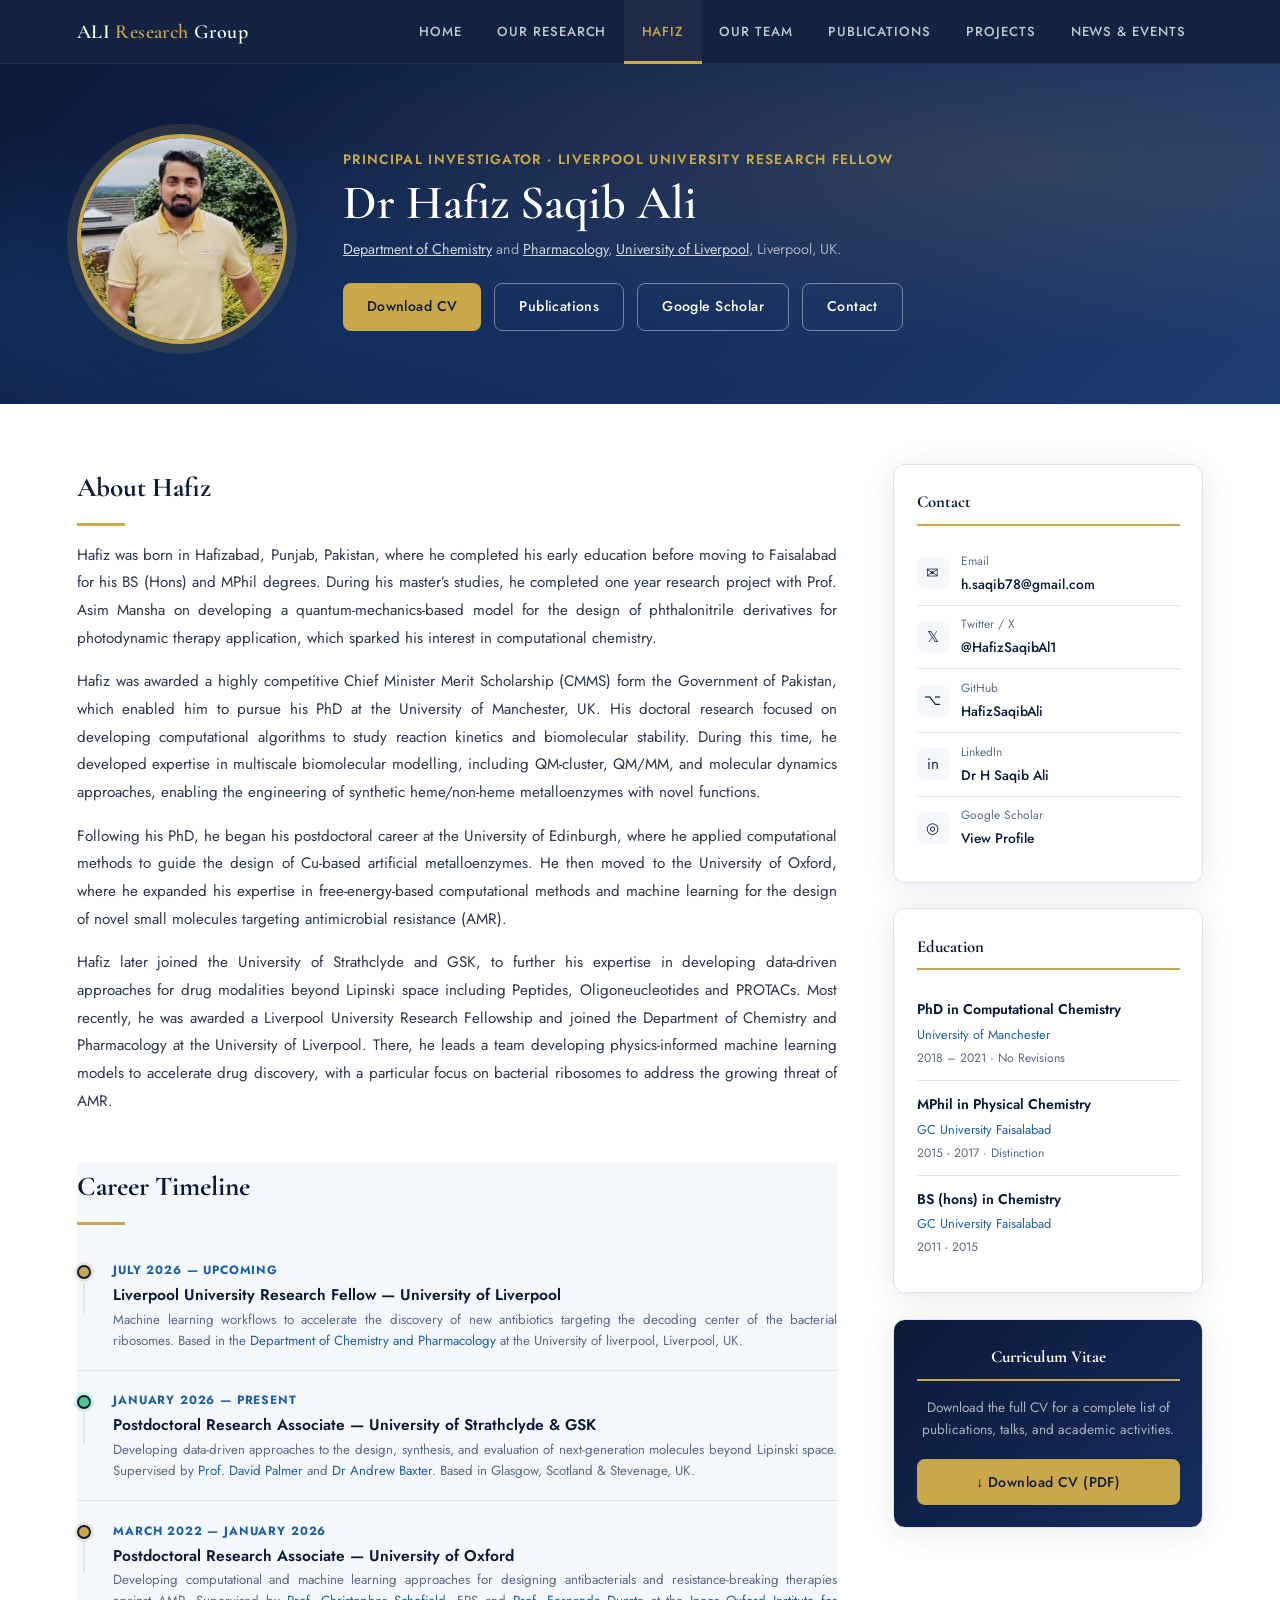
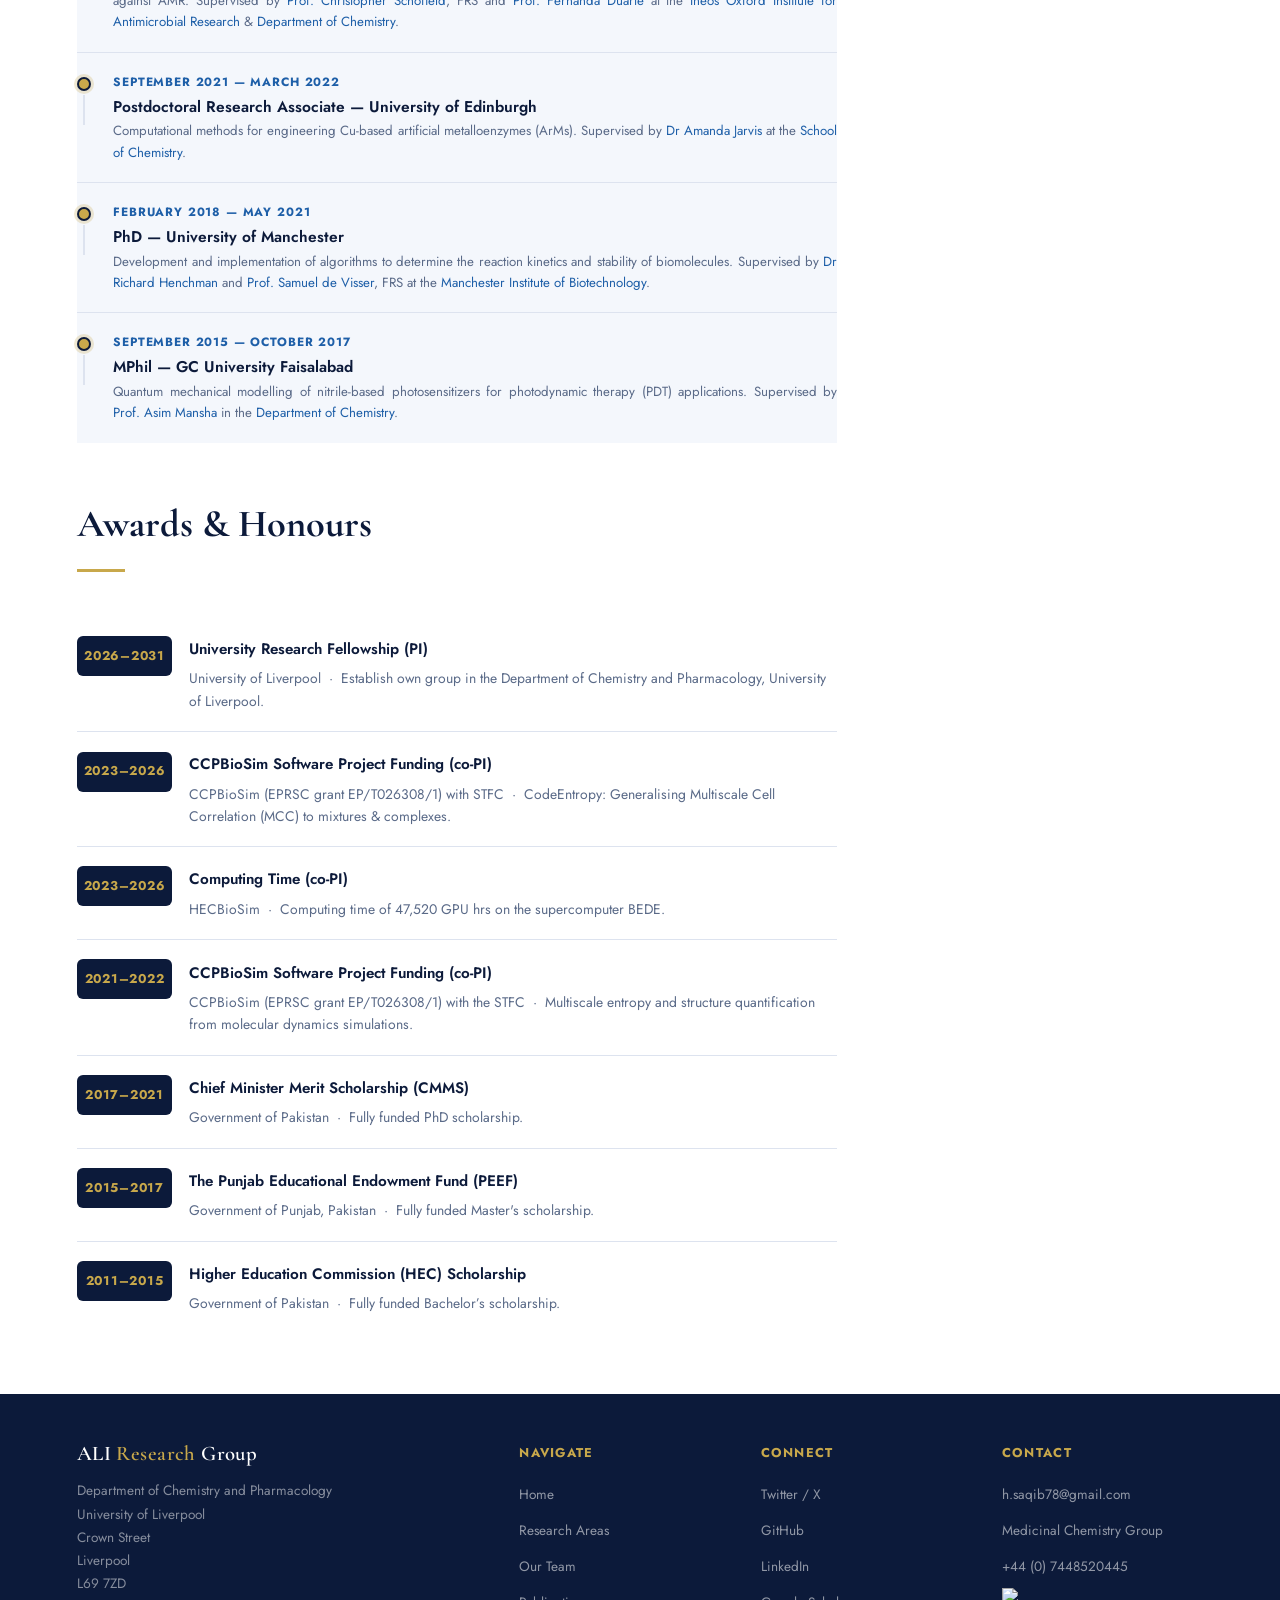
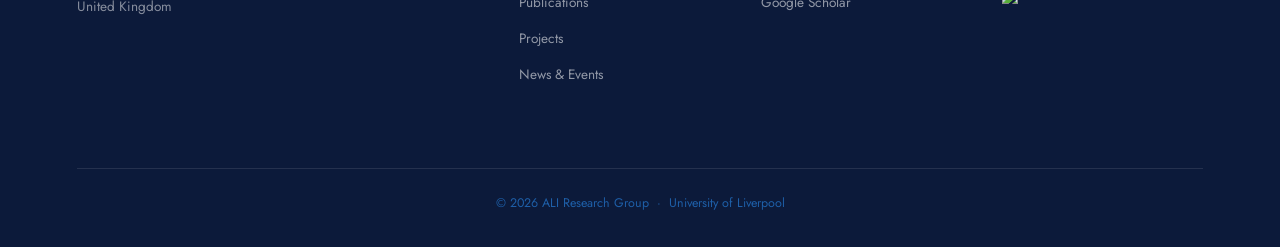
==== commit 36c1398b: "Update hafiz.html" ====
--- a/hafiz.html
+++ b/hafiz.html
@@ -180,9 +180,9 @@
       .profile-body { grid-template-columns: 1fr; gap: 2rem; }
       .interests-grid { grid-template-columns: 1fr; }
     }
-    <!-- .page-hero p {
+    .bio-section p {
       text-align: justify;
-    } --> 
+    }
     .area-content p {
       text-align: justify;
     }
@@ -213,7 +213,7 @@
       <span class="profile-badge">Antibiotic Resistance</span>
     </div> --> 
     <div class="profile-actions">
-      <a href="img/CV.pdf" target="_blank" class="btn btn-primary">Download CV</a>
+      <a href="papers/CV.pdf" target="_blank" class="btn btn-primary">Download CV</a>
       <a href="publications.html" class="btn btn-outline">Publications</a>
       <a href="https://scholar.google.com/citations?user=qEVrdecAAAAJ&hl=en" target="_blank" class="btn btn-outline">Google Scholar</a>
       <a href="mailto:h.saqib78@gmail.com" class="btn btn-outline">Contact</a>
--- a/group-style.css
+++ b/group-style.css
@@ -241,3 +241,6 @@
   .grid-4 { grid-template-columns: 1fr; }
   .footer-grid { grid-template-columns: 1fr; }
 }
+.section .section-header p {
+  max-width: 100% !important;
+}
